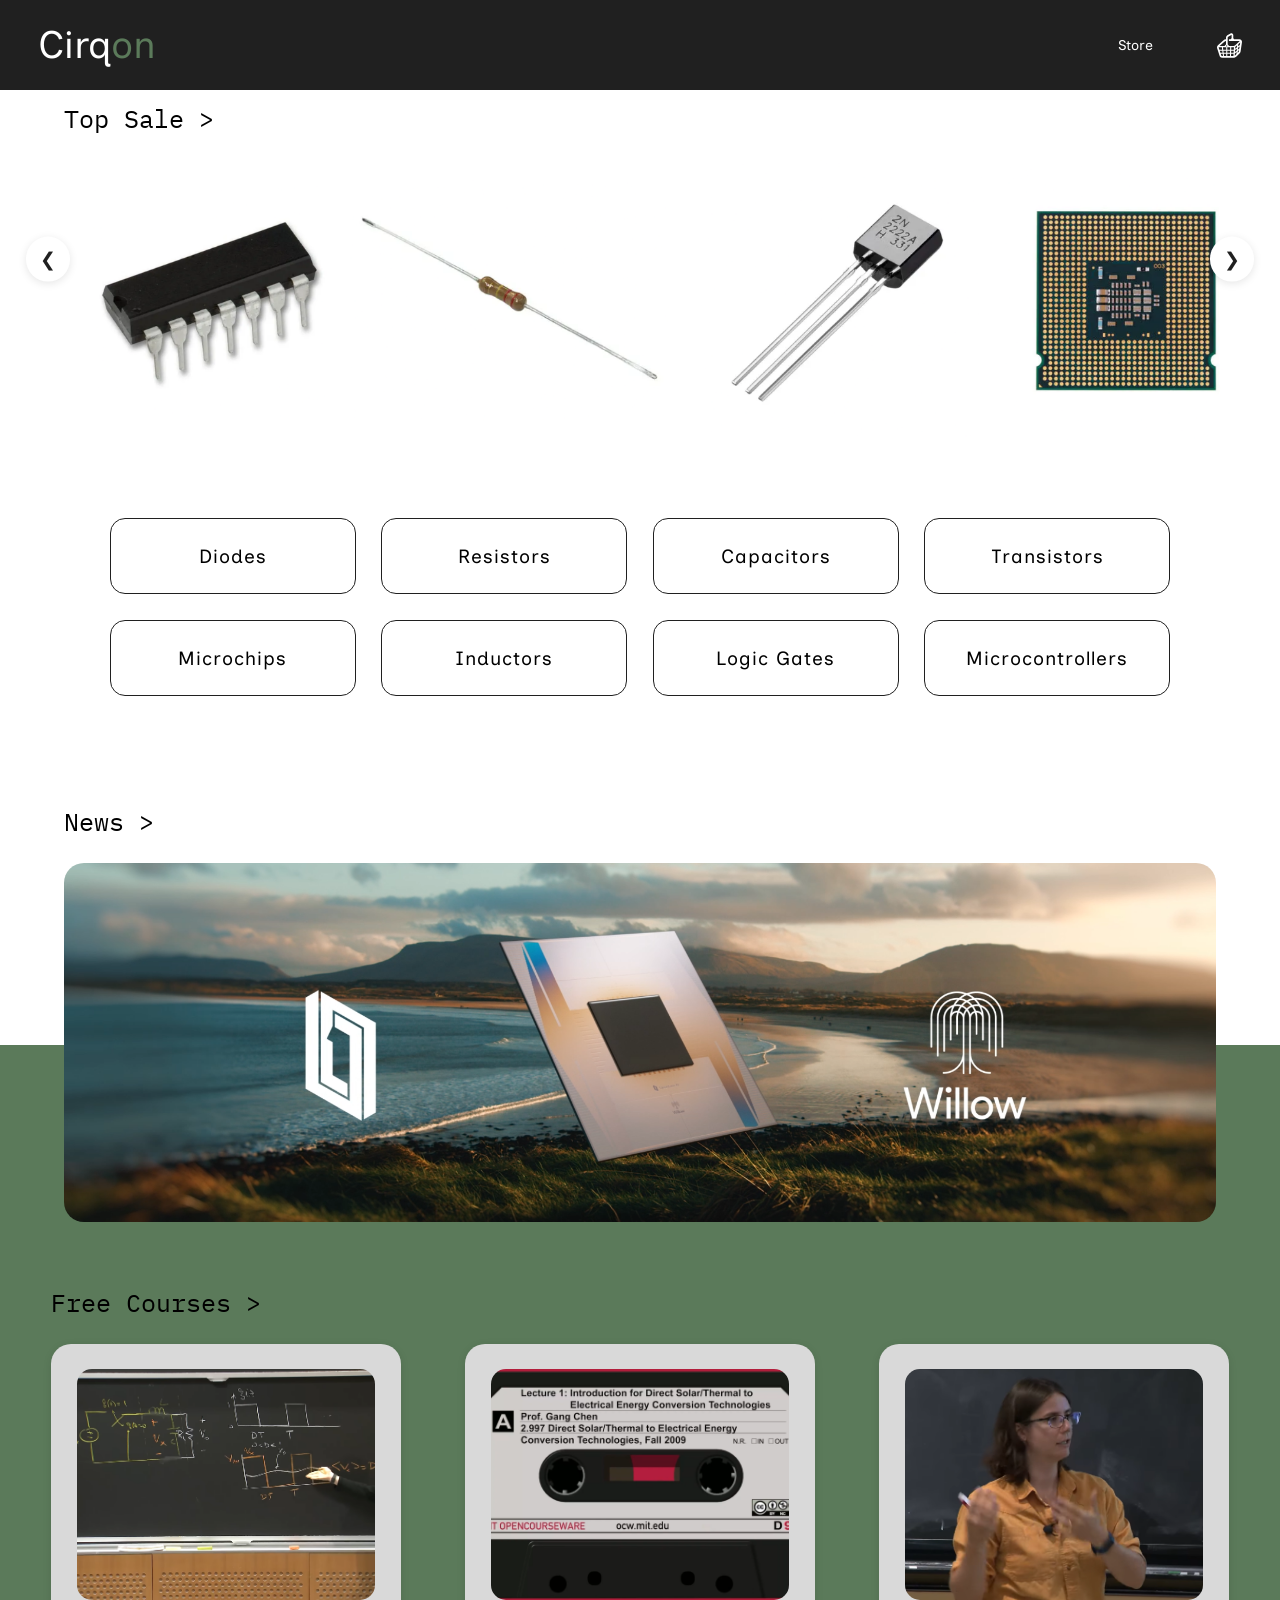
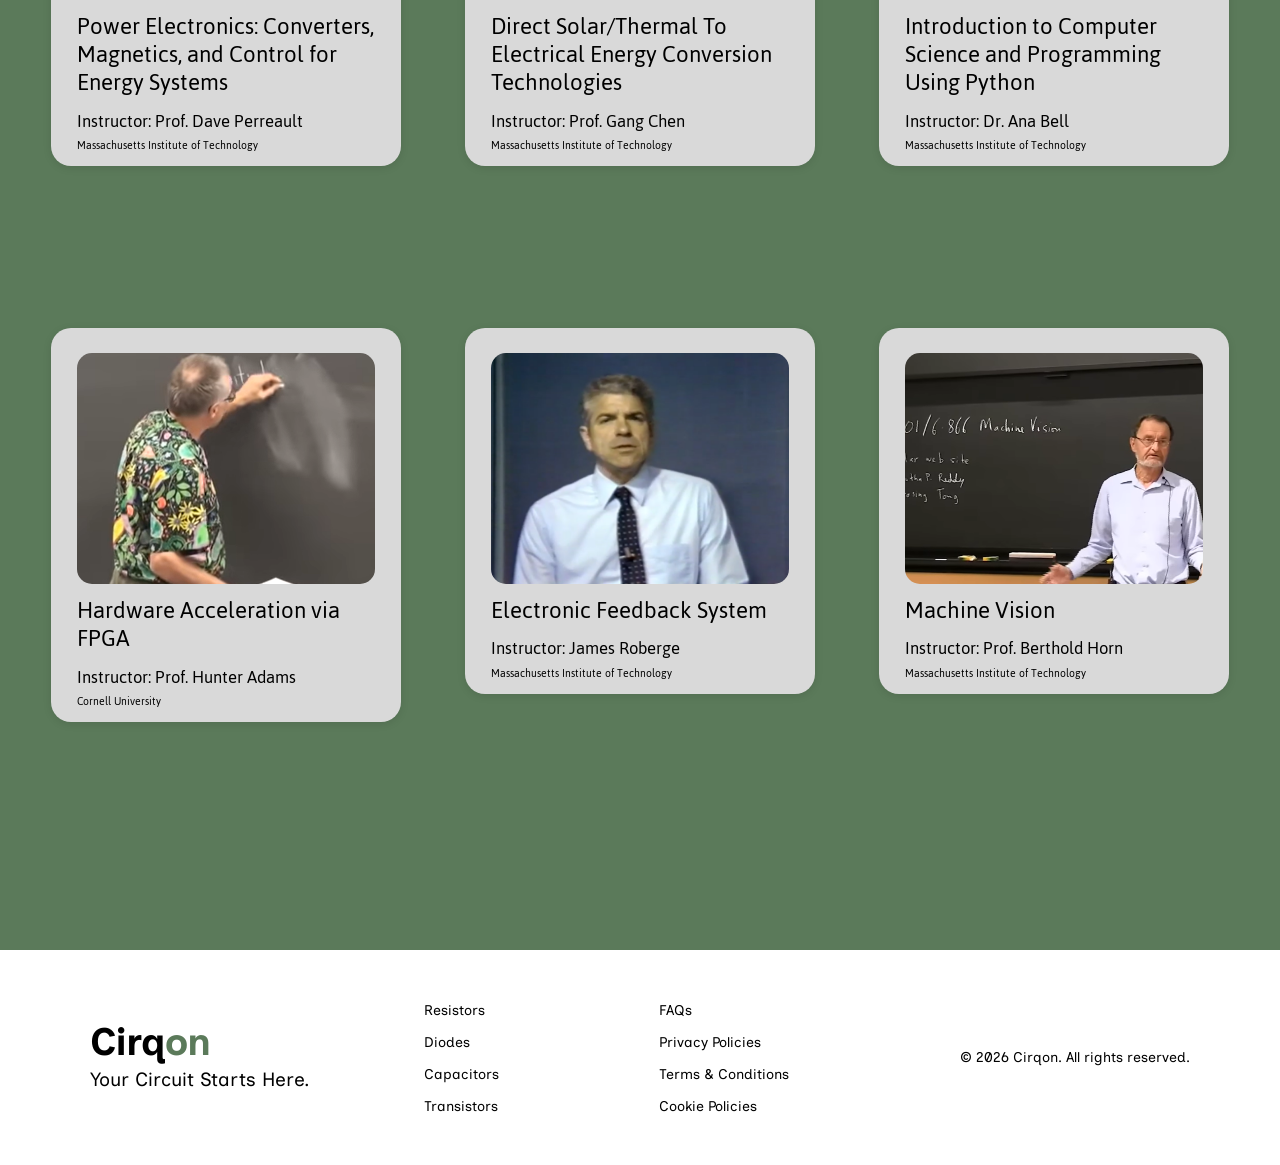
==== pages/dashboard-page.html @ 01a01b20 "first commit" ====
<!DOCTYPE html>
<html lang="en">
<head>
    <meta charset="UTF-8">
    <meta name="viewport" content="width=device-width, initial-scale=1.0">
    <link rel="stylesheet" href="../styles/main-style.css">
    <link rel="stylesheet" href="../styles/product-page.css">
    <link rel="stylesheet" href="../styles/store-page.css">
    <link rel="stylesheet" href="../styles/dashboard-page.css">
    <link rel="stylesheet" href="../styles/cart-check-order.css">

    <script src="../scripts/main-script.js" defer></script>
    <script src="../scripts/cirqon-header.js" defer></script>
    <script src="../scripts/product-page.js" defer></script>
    <script src="../scripts/shop.js" defer></script>
    <script src="../scripts/sidebar.js" defer></script>
    <script src="../scripts/footer.js" defer></script>
    <script src="../scripts/example-product.js" defer></script>

    <link rel="icon" type="image/png" href="../img/design/logo.png">
    <title>Cirqon</title>
</head>
<body>
    <div id="cirqon-header-placeholder"></div>
    <div id="cirqon-cart-placeholder"></div>

    <div class="topsale">
        <p>Top Sale ></p>

        <div class="slider">
            <button class="arrow left" onclick="scrollProducts(-1)">&#10094;</button>

            <div class="display" id="productDisplay">
                <img src="../img/design/top-sale.png" alt="Product 1">
            </div>

            <button class="arrow right" onclick="scrollProducts(1)">&#10095;</button>
        </div>
    </div>

    <div class="components">
        <div class="buttons">
            <button onclick="window.location.href='shop-page.html?category=diodes'">Diodes</button>
            <button onclick="window.location.href='shop-page.html?category=resistors'">Resistors</button>
            <button onclick="window.location.href='shop-page.html?category=capacitors'">Capacitors</button>
            <button onclick="window.location.href='shop-page.html?category=transistors'">Transistors</button>
            <button onclick="window.location.href='shop-page.html?category=microchips'">Microchips</button>
            <button onclick="window.location.href='shop-page.html?category=inductors'">Inductors</button>
            <button onclick="window.location.href='shop-page.html?category=logic-gates'">Logic Gates</button>
            <button onclick="window.location.href='shop-page.html?category=microcontrollers'">Microcontrollers</button>
        </div>
    </div>

    <div class="news-section">
        <div class="news">
            <p>News ></p>

            <div class="news-images">
                <a href="https://www.google.com" target="_blank"><img src="../img/design/news (1).png" alt="News-1"></a>
                <a href="https://www.google.com" target="_blank"><img src="../img/design/news (2).png" alt="News-2"></a>
                <a href="https://www.google.com" target="_blank"><img src="../img/design/news (3).png" alt="News-3"></a>
                <a href="https://www.google.com" target="_blank"><img src="../img/design/news (4).png" alt="News-4"></a>
            </div>
        </div>
    </div>


    <div class="lessons">
        <p>Free Courses <span>></span></p>

        <!--I HATE CARDS-->

        <div class="course-grid">
            <div onclick="window.location.href='https://www.google.com'" class="card" id="course1">
                <img src="../img/design/course (1).png" alt="Course 1">
                <h3>Power Electronics: Converters, Magnetics, and Control for Energy Systems</h3>
                <p class="paragraph">This course covers modeling, analysis, design, control, and application of circuits for energy conversion and control.</p>
                <p class="teacher">Instructor: Prof. Dave Perreault</p>
                <p class="school">Massachusetts Institute of Technology</p>
            </div>
            <div class="card" id="course2">
                <img src="../img/design/course (2).png" alt="Course 2">
                <h3>Direct Solar/Thermal To Electrical Energy Conversion Technologies</h3>
                <p class="paragraph">This course introduces principles and technologies for converting heat into electricity via solid-state devices.</p>
                <p class="teacher">Instructor: Prof. Gang Chen</p>
                <p class="school">Massachusetts Institute of Technology</p>
            </div>
            <div class="card" id="course3">
                <img src="../img/design/course (3).png" alt="Course 3">
                <h3>Introduction to Computer Science and Programming Using Python</h3>
                <p class="paragraph">This subject is aimed at students with little to no programming experience. It aims to provide students with an understanding of the role computation can play in solving problems.</p>
                <p class="teacher">Instructor: Dr. Ana Bell</p>
                <p class="school">Massachusetts Institute of Technology</p>
            </div>
            <div class="card" id="course4">
                <img src="../img/design/course (4).png" alt="Course 4">
                <h3>Hardware Acceleration via FPGA</h3>
                <p class="paragraph">This course deals with hardware accelerators and system-on-chip designs using FPGAs.</p>
                <p class="teacher">Instructor: Prof. Hunter Adams</p>
                <p class="school">Cornell University</p>
            </div>
            <div class="card" id="course5">
                <img src="../img/design/course (5).png" alt="Course 5">
                <h3>Electronic Feedback System</h3>
                <p class="paragraph">Feedback control is an important technique that is used in many modern electronic and electromechanical systems. The successful inclusion of this technique improves performance, reliability, and cost effectiveness of many designs.</p>
                <p class="teacher">Instructor: James Roberge</p>
                <p class="school">Massachusetts Institute of Technology</p>
            </div>
            <div class="card" id="course6">
                <img src="../img/design/course (6).png" alt="Course 6">
                <h3>Machine Vision</h3>
                <p class="paragraph">This course is an introduction to the process of generating a symbolic description of the environment from an image. It covers the physics of image formation, image analysis, binary image processing, and filtering.</p>
                <p class="teacher">Instructor: Prof. Berthold Horn</p>
                <p class="school">Massachusetts Institute of Technology</p>
            </div>
        </div>      
    </div>

    <div id="cirqon-footer-placeholder"></div>  
    
</body>
</html>
---- styles/main-style.css ----
/* =====================================
            GOOGLE FONTS
===================================== */
@import url('https://fonts.googleapis.com/css2?family=Inclusive+Sans:wght@400;500;600;700&display=swap');
@import url('https://fonts.googleapis.com/css2?family=Bungee&display=swap');
@import url('https://fonts.googleapis.com/css2?family=Jaldi:wght@400;700&display=swap');
@import url('https://fonts.googleapis.com/css2?family=IBM+Plex+Mono:wght@400;500;600&display=swap');


/* =====================================
           ROOT VARIABLES
===================================== */
:root {

    /* COLORS */
    --primary-color: #202020;
    --secondary-color: #2f2f2f;

    --accent-color: #5b7a5a;
    --accent-dark: #3e523d;
    --accent-darker: #344E41;

    --text-color: #000000;
    --text-light: #ffffff;

    --white: #ffffff;
    --light-gray: #D9D9D9;
    --border-color: #aaaaaa;


    /* FONTS */
    --font-main: 'Inclusive Sans', sans-serif;
    --font-heading: 'Bungee', sans-serif;
    --font-secondary: 'Jaldi', sans-serif;
    --font-mono: 'IBM Plex Mono', monospace;


    /* FLEXIBLE FONT SIZES */
    --text-xs: clamp(10px, 0.7vw, 12px);
    --text-sm: clamp(12px, 0.9vw, 14px);
    --text-md: clamp(14px, 1.1vw, 18px);
    --text-lg: clamp(18px, 1.5vw, 22px);
    --text-xl: clamp(20px, 2vw, 25px);

    --heading-size: clamp(26px, 3vw, 40px);


    /* FLEXIBLE SPACING */
    --spacing-xs: clamp(5px, 0.5vw, 10px);
    --spacing-sm: clamp(10px, 1vw, 20px);
    --spacing-md: clamp(15px, 2vw, 30px);
    --spacing-lg: clamp(25px, 3vw, 50px);
    --spacing-xl: clamp(35px, 5vw, 80px);


    /* CONTAINER WIDTHS */
    --container-width: 90%;
    --content-width: 85%;
    --max-width: 1400px;


    /* HEADER */
    --header-height: clamp(65px, 10vh, 90px);
    --header-padding: clamp(15px, 3vw, 40px);


    /* BORDER RADIUS */
    --radius-sm: 5px;
    --radius-md: 10px;
    --radius-lg: 15px;
    --radius-xl: 20px;


    /* TRANSITIONS */
    --transition-fast: 0.2s ease;
    --transition-normal: 0.3s ease;


    /* SHADOWS */
    --shadow-sm: 0 2px 8px rgba(0, 0, 0, 0.1);
    --shadow-md: 0 4px 12px rgba(0, 0, 0, 0.15);
}


/* =====================================
            GLOBAL STYLES
===================================== */
* {
    box-sizing: border-box;
}

html {
    scroll-behavior: smooth;
    min-height: 100%;
}

body {
    margin: 0;
    padding: 0;

    font-family: var(--font-main);
    color: var(--text-color);
    background-color: var(--white);
    min-height: 100vh;
    min-height: 100dvh;

    display: flex;
    flex-direction: column;

}

/* =====================================
   CIRQON HEADER
===================================== */

.cirqon-header {
    width: 100%;
    min-height: var(--header-height);

    position: fixed;
    top: 0;
    left: 0;
    z-index: 1000;

    display: flex;
    align-items: center;
    justify-content: space-between;

    padding: 0 var(--header-padding);

    background-color: var(--primary-color);
    box-sizing: border-box;
}


/* HEADER TEXT */

.cirqon-header a,
.cirqon-header p,
.store-nav p {
    font-family: var(--font-main);
    font-style: normal;
    text-decoration: none;
    color: var(--white);
}


/* LOGO */

.cirqon-header #logo {
    font-size: clamp(25px, 3vw, 40px);
    line-height: 1;
    white-space: nowrap;

    color: var(--white);
    transition: color var(--transition-fast);
}

.cirqon-header #logo span {
    color: var(--accent-color);
}

.cirqon-header #logo:hover {
    color: var(--accent-color);
}

.cirqon-header #logo:hover span {
    color: var(--white);
}


/* RIGHT SIDE NAVIGATION */

.cirqon-header .right-side {
    display: flex;
    align-items: center;
    gap: var(--spacing-xl);
}


/* STORE LINK */

.cirqon-header #store {
    padding-top: 3px;

    font-size: var(--text-md);
    line-height: 1;

    flex-shrink: 0;
    transition: color var(--transition-fast);
}

.cirqon-header #store:hover {
    color: var(--accent-color);
}

#store.disabled {
    opacity: 0;
    pointer-events: none;
    cursor: default;
}

#cart-btn.disabled {
    opacity: 0;
    pointer-events: none;
    cursor: default;
}

#left-store.disabled {
    opacity: 0;
    pointer-events: none;
    cursor: default;
}

/* CART CONTAINER */

#cart-container {
    width: 25px;
    height: 25px;

    display: flex;
    align-items: center;
    justify-content: center;

    flex-shrink: 0;
}


/* CART BUTTON */

.cart {
    display: inline-flex;
    align-items: center;
    justify-content: center;

    color: var(--white);

    background: none;
    border: none;
    padding: 0;

    cursor: pointer;
    transition: color var(--transition-fast);
}

.cart svg {
    width: clamp(20px, 2vw, 25px);
    height: clamp(20px, 2vw, 25px);
    display: block;
}

.cart:hover {
    color: var(--accent-color);
}




/* =====================================
             CART OVERLAY
===================================== */

.overlay {
    position: fixed;
    inset: 0;
    background: rgba(0, 0, 0, 0.5);

    opacity: 0;
    visibility: hidden;

    transition:
        opacity var(--transition-normal),
        visibility var(--transition-normal);

    z-index: 999;
}

.overlay.active {
    opacity: 1;
    visibility: visible;
}


/* =====================================
             CART SIDEBAR
===================================== */

.sidebar {
    font-family: var(--font-main);

    position: fixed;
    top: 0;
    right: 0;

    width: min(100%, 480px);
    height: 95vh;
    height: 95dvh;

    display: flex;
    flex-direction: column;

    background: var(--white);
    color: var(--secondary-color);

    padding: clamp(15px, 2vw, 25px);
    box-sizing: border-box;

    border-radius: var(--radius-md);

    transform: translateX(100%);
    transition: transform var(--transition-normal);

    z-index: 1000;
    overflow: hidden;
}

.sidebar.active {
    transform: translateX(0);
}


/* =====================================
           SIDEBAR HEADER
===================================== */

.sidebar-header {
    display: flex;
    flex-direction: row;
    justify-content: space-between;
    align-items: center;
    gap: var(--spacing-sm);

    flex-shrink: 0;
}

.sidebar-header h2 {
    margin: 0;
    margin-top: clamp(20px, 4vh, 50px);
    margin-left: var(--spacing-xs);

    font-size: var(--text-lg);
}


/* =====================================
           SIDEBAR CONTENT
===================================== */

.sidebar-content {
    flex: 0 1 auto;
    min-height: 0;

    overflow-y: auto;
    overflow-x: hidden;
}

.sidebar-content p {
    
    margin-left: var(--spacing-xs);
}

/* CART ITEMS CONTAINER */

#cart-items {
    display: flex;
    flex-direction: column;
    gap: var(--spacing-sm);

    padding: var(--spacing-sm);
}


/* =====================================
             CART ITEM
===================================== */

.cart-item-shop {
    display: flex;
    align-items: center;
    gap: var(--spacing-sm);

    padding: var(--spacing-sm);

    background: var(--secondary-color);
    border-radius: var(--radius-md);

    color: var(--white);
}

.cart-item-checkbox {
    width: 17px;
    height: 17px;

    accent-color: var(--accent-color);
    cursor: pointer;
    flex-shrink: 0;

    margin: 0;
    transition: transform var(--transition-fast);
}

.cart-item-shop img {
    width: clamp(45px, 6vw, 65px);
    height: clamp(45px, 6vw, 65px);

    object-fit: contain;
    border-radius: var(--radius-sm);

    flex-shrink: 0;
}

.cart-item-details {
    flex: 1;
    min-width: 0;
}

.cart-item-details p {
    margin: 4px 0;
    overflow-wrap: anywhere;
}

.cart-item-price {
    color: #9bb899;
}


/* =====================================
          QUANTITY CONTROLS
===================================== */

.quantity-control-shop {
    display: flex;
    align-items: center;
    gap: var(--spacing-xs);

    margin-top: var(--spacing-xs);
}

/* MINUS AND PLUS BUTTONS */

.quantity-control-shop button {
    width: 26px;
    height: 26px;

    display: flex;
    align-items: center;
    justify-content: center;

    background: var(--secondary-color);
    color: var(--white);

    border: 1px solid #555;
    border-radius: var(--radius-sm);

    font-size: var(--text-md);
    cursor: pointer;

    transition:
        background var(--transition-fast),
        border-color var(--transition-fast);
}

.quantity-control-shop button:hover {
    background: var(--accent-color);
    border-color: var(--accent-color);
}


/* QUANTITY INPUT */

.quantity-input {
    width: 350px;
    height: 26px;

    box-sizing: border-box;

    background: #333;
    color: var(--white);

    border: 1px solid #555;
    border-radius: var(--radius-sm);

    text-align: center;
    font-family: inherit;
    font-size: var(--text-xs);

    outline: none;
}

.quantity-input:focus {
    border-color: var(--accent-color);
}

/* REMOVE NUMBER INPUT ARROWS */

.quantity-input::-webkit-inner-spin-button,
.quantity-input::-webkit-outer-spin-button {
    -webkit-appearance: none;
    margin: 0;
}

.quantity-input {
    appearance: textfield;
    -moz-appearance: textfield;
}


/* =====================================
           CART SUBTOTAL
===================================== */

.cart-item-subtotal {
    padding-top: var(--spacing-xs);
}


/* =====================================
         CART ACTION BUTTONS
===================================== */

.remove-item-shop,
.to-checkout {
    display: flex;
    justify-content: center;
    align-items: center;

    background: transparent;
    border: none;
    cursor: pointer;
}

.remove-item-shop {
    width: 40px;
    height: 40px;
    flex-shrink: 0;
}

.remove-item-shop img {
    width: 25px;
    height: 25px;

    filter: brightness(0) invert(1);
}


/* =====================================
        SIDEBAR BOTTOM SECTION
===================================== */

.bottom-part {
    flex-shrink: 0;
    padding-top: var(--spacing-sm);
    background: var(--white);

}

#cart-total {
    padding: var(--spacing-sm);

    color: var(--secondary-color);
    border-top: 1px solid var(--border-color);
}

.to-checkout {
    width: 100%;
    min-height: 42px;

    gap: var(--spacing-xs);

    margin: 0;
    padding: var(--spacing-xs) var(--spacing-sm);

    color: var(--white);
    background: var(--secondary-color);

    border-radius: var(--radius-md);

    font-family: inherit;
    font-size: var(--text-sm);

    transition: background var(--transition-fast);
}

.to-checkout:hover {
    background: var(--accent-dark);
}

.to-checkout img {
    width: 25px;
    height: 25px;

    object-fit: contain;
    filter: brightness(0) invert(1);
}


/* =====================================
      CART CLOSE BUTTON POSITION
===================================== */

#close-cart-container {
    display: flex;
    align-items: center;
    flex-shrink: 0;
}

#close-cart-container .cart {
    color: var(--primary-color);

    margin-top: var(--spacing-sm);
    margin-right: var(--spacing-sm);

    cursor: pointer;
}

#close-cart-container .cart:hover {
    color: var(--accent-color);
}

/* =====================================
FOOTER
===================================== */
.footer {
    margin-top: auto;

    width: 100%;
    box-sizing: border-box;

    font-family: var(--font-main);

    padding: clamp(25px, 4vw, 50px) clamp(20px, 7vw, 100px);

    display: grid;
    grid-template-columns: 1.5fr 1fr 1fr 1.5fr;

    align-items: center;
    gap: clamp(20px, 3vw, 40px);
}


/* =====================================
FOOTER BRAND
===================================== */

.footer #logo {
    font-family: var(--font-main);
    font-style: normal;

    font-size: clamp(25px, 3vw, 40px);
    line-height: 1;

    margin: 0;
    white-space: nowrap;
}

.footer #logo span {
    color: var(--accent-color);
}

.footer .tagline {
    margin: var(--spacing-xs) 0 0;
    font-size: var(--text-lg);
}


/* =====================================
            FOOTER LINKS
===================================== */

.footer-links {
    list-style: none;

    margin: 0;
    padding: 0;

    display: flex;
    flex-direction: column;

    gap: var(--spacing-sm);
}

.footer-links a {
    color: var(--text-color);
    text-decoration: none;

    font-size: var(--text-md);

    transition: color var(--transition-fast);
}

.footer-links a:hover {
    color: var(--accent-color);
    text-decoration: underline;
}


/* =====================================
          FOOTER COPYRIGHT
===================================== */

.footer .copyright {
    margin: 0;

    text-align: right;
    font-size: var(--text-md);
}

.transparent {
    opacity: 0;
    pointer-events: none;
}



/* ========================================
   RESPONSIVE STYLES
   ======================================== */

/* ========================================
   1200px - SMALL DESKTOP / LAPTOP
   ======================================== */

@media (max-width: 1200px) {

    /* HEADER */
    .cirqon-header {
        padding: 0 var(--spacing-lg);
    }

    .cirqon-header .right-side {
        gap: var(--spacing-lg);
    }

    /* SIDEBAR */
    .sidebar {
        width: min(100%, 430px);
    }

    .quantity-input {
        width: min(100%, 180px);
    }

    /* FOOTER */
    .footer {
        grid-template-columns: repeat(2, minmax(0, 1fr));
        gap: var(--spacing-lg);
        padding: var(--spacing-lg) var(--spacing-xl);
    }

    .footer .copyright {
        text-align: left;
    }
}


/* ========================================
   900px - TABLET
   ======================================== */

@media (max-width: 900px) {

    /* HEADER */
    .cirqon-header {
        padding: 0 var(--spacing-md);
    }

    .cirqon-header .right-side {
        gap: var(--spacing-xl);
    }

    .cirqon-header #logo {
        font-size: var(--text-xl);
    }

    /* SIDEBAR */
    .sidebar {
        width: min(100%, 420px);
        height: 100vh;
        height: 100dvh;
        border-radius: 0;
    }

    .sidebar-header h2 {
        margin-top: var(--spacing-lg);
    }

    #close-cart-container .cart {
        margin-top: 10px;
        margin-right: var(--spacing-sm);
    }

    .cart-item-shop {
        gap: var(--spacing-xs);
    }

    .quantity-input {
        width: min(100%, 150px);
    }

    /* FOOTER */
    .footer {
        padding: var(--spacing-lg) var(--spacing-md);
        gap: var(--spacing-md);
    }

    .footer #logo {
        font-size: var(--text-xl);
    }

    .footer .tagline {
        font-size: var(--text-sm);
    }

    .footer-links {
        gap: var(--spacing-xs);
    }

    .footer-links a,
    .footer .copyright {
        font-size: var(--text-sm);
    }

    .footer .copyright {
        text-align: left;
    }
}


/* ========================================
   600px - MOBILE
   ======================================== */

@media (max-width: 600px) {

    /* HEADER */
    .cirqon-header {
        padding: 0 var(--spacing-sm);
    }

    .cirqon-header #logo {
        font-size: var(--text-xl);
    }

    .cirqon-header .right-side {
        gap: var(--spacing-xl);
    }

    .cirqon-header #store {
        font-size: var(--text-sm);
    }

    /* SIDEBAR */
    .sidebar {
        width: 100%;
        height: 100vh;
        height: 100dvh;
        padding: var(--spacing-md);
    }

    .sidebar-header {
        gap: var(--spacing-xs);
    }

    .sidebar-header h2 {
        font-size: var(--text-md);
        margin-top: var(--spacing-md);
    }

    #close-cart-container .cart {
        margin-top: 10px;
        margin-right: var(--spacing-sm);
    }

    #cart-items {
        padding: var(--spacing-xs);
    }

    .cart-item-shop {
        gap: var(--spacing-xs);
        padding: var(--spacing-xs);
    }

    .cart-item-shop img {
        width: 45px;
        height: 45px;
    }

    .cart-item-details p {
        font-size: var(--text-xs);
    }

    .quantity-control-shop {
        gap: 5px;
    }

    .quantity-control-shop button {
        width: 24px;
        height: 24px;
    }

    .quantity-input {
        width: min(100%, 120px);
    }

    .remove-item-shop {
        width: 32px;
        height: 32px;
    }

    .remove-item-shop img {
        width: 20px;
        height: 20px;
    }

    .to-checkout {
        min-height: 40px;
        font-size: var(--text-xs);
    }

    /* FOOTER */
    .footer {
        grid-template-columns: repeat(2, minmax(0, 1fr));
        padding: var(--spacing-lg) var(--spacing-md);
        gap: var(--spacing-md);
    }

    .footer #logo {
        font-size: var(--text-xl);
    }

    .footer .tagline {
        font-size: var(--text-sm);
    }

    .footer-links {
        gap: var(--spacing-xs);
    }

    .footer-links a,
    .footer .copyright {
        font-size: var(--text-sm);
    }

    .footer .copyright {
        text-align: left;
    }
}


/* ========================================
   380px - SMALL MOBILE
   ======================================== */

@media (max-width: 380px) {

    /* HEADER */
    .cirqon-header {
        padding: 0 var(--spacing-xs);
    }

    .cirqon-header #logo {
        font-size: var(--text-lg);
    }

    .cirqon-header .right-side {
        gap: var(--spacing-lg);
    }

    .cirqon-header #store {
        font-size: var(--text-sm);
    }

    #cart-container {
        margin-right: var(--spacing-sm);
        width: 22px;
        height: 22px;
    }

    .cart svg {
        width: 20px;
        height: 20px;
    }

    /* SIDEBAR */
    .sidebar {
        width: 100%;
        padding: var(--spacing-sm);
    }

    .sidebar-header h2 {
        font-size: var(--text-sm);
    }

    #cart-items {
        padding: 0;
        gap: var(--spacing-xs);
    }

    .cart-item-shop {
        gap: 5px;
        padding: var(--spacing-xs);
    }

    .cart-item-shop img {
        width: 38px;
        height: 38px;
    }

    .cart-item-details p {
        font-size: var(--text-xs);
    }

    .quantity-control-shop button {
        width: 22px;
        height: 22px;
    }

    .quantity-input {
        width: min(100%, 90px);
    }

    .remove-item-shop {
        width: 28px;
        height: 28px;
    }

    .remove-item-shop img {
        width: 18px;
        height: 18px;
    }

    .bottom-part {
        padding-top: var(--spacing-xs);
    }

    #cart-total {
        padding: var(--spacing-xs);
        font-size: var(--text-sm);
    }

    .to-checkout {
        min-height: 36px;
        padding: var(--spacing-xs);
    }

    .to-checkout img {
        width: 20px;
        height: 20px;
    }

    /* FOOTER */
    .footer {
        grid-template-columns: 1fr;
        gap: var(--spacing-md);
        padding: var(--spacing-md) var(--spacing-sm);
    }

    .footer #logo {
        font-size: var(--text-xl);
    }

    .footer .tagline {
        font-size: var(--text-sm);
    }

    .footer-links a,
    .footer .copyright {
        font-size: var(--text-xs);
    }

    .footer .copyright {
        text-align: left;
    }
}
---- styles/product-page.css ----
/* =====================================
STORE NAVIGATION
===================================== */

.store-nav {
    display: flex;
    align-items: center;
    padding: var(--spacing-md) var(--header-padding);
    margin-top: var(--header-height);
}

.back-btn {
    display: inline-flex;
    align-items: center;
    justify-content: center;

    width: clamp(35px, 3.5vw, 42px);
    height: clamp(35px, 3.5vw, 42px);

    font-size: var(--text-xl);
    color: var(--secondary-color);
    background: var(--white);

    text-decoration: none;

    border: 1px solid var(--border-color);
    border-radius: 50%;
    box-sizing: border-box;

    transition:
        color var(--transition-normal),
        background var(--transition-normal),
        border-color var(--transition-normal);
}

.back-btn:hover {
    color: var(--white);
    background: var(--accent-color);
    border-color: var(--accent-color);
}


/* =====================================
PRODUCT PAGE LAYOUT
===================================== */

.product-page {
    font-family: var(--font-main);

    width: calc(100% - var(--spacing-md) - var(--spacing-md));
    max-width: var(--max-width);

    margin: 0 auto var(--spacing-lg);

    display: grid;
    grid-template-columns: minmax(0, 2fr) minmax(230px, 0.9fr);

    gap: var(--spacing-sm);
    align-items: start;
}

.product-main,
.purchase-panel {
    border: 1px solid var(--border-color);
    border-radius: var(--radius-md);

    padding: clamp(12px, 1.5vw, 20px);

    min-width: 0;
}

.search-bar-display.disabled {
    display: none;
}


/* =====================================
PRODUCT OVERVIEW
===================================== */

.product-overview {
    display: grid;
    grid-template-columns: minmax(0, 0.8fr) minmax(0, 1.2fr);

    align-items: center;
    gap: var(--spacing-sm);

    min-height: 175px;
}

.product-image {
    display: flex;
    align-items: center;
    justify-content: center;

    min-width: 0;
}

.product-image img {
    display: block;

    width: 100%;
    max-width: 230px;
    height: clamp(140px, 18vw, 200px);

    object-fit: contain;

    border: 1px solid var(--border-color);
    border-radius: var(--radius-lg);
}

.product-info {
    min-width: 0;
}


/* =====================================
PART NUMBER AND COPY BUTTON
===================================== */

.part-number {
    display: flex;
    align-items: center;
    justify-content: space-between;

    gap: var(--spacing-xs);
    margin-bottom: var(--spacing-md);
}

.part-number h2 {
    min-width: 0;

    font-size: var(--text-md);
    font-weight: 400;

    border: 2px solid var(--accent-color);
    border-radius: var(--radius-md);

    padding: var(--spacing-xs);
    margin: 0;

    overflow-wrap: anywhere;
}

.copy-btn {
    display: inline-flex;
    align-items: center;
    gap: 0;

    flex-shrink: 0;

    background: transparent;
    border: none;

    cursor: pointer;
    font-family: inherit;
    font-size: var(--text-xs);
    white-space: nowrap;
}

.copy-btn img {
    width: 20px;
    height: 20px;
    object-fit: contain;
}

.copy-text {
    max-width: 0;
    opacity: 0;
    overflow: hidden;

    margin-right: 0;
    padding: var(--spacing-xs);

    border: 1px solid var(--border-color);
    border-radius: var(--radius-md);

    color: var(--accent-color);

    transition:
        max-width var(--transition-normal),
        opacity var(--transition-normal),
        margin-right var(--transition-normal);
}

.copy-btn.copied .copy-text {
    max-width: 120px;
    opacity: 1;
    margin-right: var(--spacing-xs);
}


/* =====================================
PRODUCT INFORMATION
===================================== */

.product-info p {
    font-size: var(--text-xs);
    line-height: 1.5;
    margin: var(--spacing-xs) 0;
}

.product-info a {
    color: var(--accent-dark);
    text-decoration: none;
}

.product-info a:hover {
    text-decoration: underline;
}


/* =====================================
PRODUCT ATTRIBUTES
===================================== */

.attributes {
    border: 1px solid var(--border-color);
    border-radius: var(--radius-md);

    padding: var(--spacing-sm) var(--spacing-md);
    margin-top: var(--spacing-sm);
}

.attributes h2 {
    font-size: var(--text-md);
    font-weight: 400;

    display: flex;
    align-items: center;
    gap: var(--spacing-xs);

    margin: 0 0 var(--spacing-sm);
}

.attribute-icon img {
    margin-top: 5px;
    height: 20px;
}

.attributes-table {
    width: 100%;

    border-collapse: collapse;
    table-layout: fixed;
}

.attributes-table tr {
    border-top: 1px solid var(--border-color);
}

.attributes-table th,
.attributes-table td {
    padding: var(--spacing-xs);
    font-size: var(--text-xs);
    line-height: 1.5;

    overflow-wrap: anywhere;
}

.attributes-table th {
    width: 39%;

    text-align: right;
    font-weight: 400;

    border-right: 1px solid var(--border-color);
    vertical-align: middle;
}

.attributes-table td {
    text-align: left;
    padding-left: var(--spacing-sm);
}


/* =====================================
PURCHASE PANEL
===================================== */

.purchase-panel {
    padding: var(--spacing-md);
    min-width: 0;
}

.stock {
    margin: 2px 0 var(--spacing-md);
    font-size: var(--text-sm);
}

.purchase-panel label {
    display: block;
    font-size: var(--text-xs);
    margin-bottom: var(--spacing-xs);
}


/* =====================================
PURCHASE QUANTITY
===================================== */

.purchase-panel .purchase-control-shop {
    display: flex;
    align-items: center;
    gap: var(--spacing-xs);
}

.purchase-panel .purchase-control-shop input {
    width: 75%;
    min-width: 0;

    padding: var(--spacing-xs);

    border: 1px solid var(--border-color);
    box-sizing: border-box;
}

/* Quantity controls */

.purchase-control {
    display: flex;
    align-items: center;
    justify-content: center;
    gap: var(--spacing-xs);
}

.purchase-control button {
    width: 25px;
    height: 32px;

    border: none;
    background: transparent;
    color: var(--accent-dark);

    font-family: inherit;
    font-size: var(--text-md);

    cursor: pointer;
    border-radius: var(--radius-sm);
}

.purchase-control button:hover {
    color: var(--white);
    background: var(--accent-dark);
}

.purchase-control input {
    width: 82%;
    max-width: 100%;
    min-width: 0;

    height: 32px;
    padding: 0;

    border: 1px solid var(--border-color);
    border-radius: var(--radius-md);

    text-align: center;
    font-family: inherit;
    font-size: var(--text-sm);
    font-weight: 600;

    appearance: textfield;
    -moz-appearance: textfield;
    outline: none;
}

.purchase-control input::-webkit-inner-spin-button,
.purchase-control input::-webkit-outer-spin-button {
    -webkit-appearance: none;
    margin: 0;
}

.purchase-control input:focus {
    border-color: var(--accent-color);
}


/* =====================================
PRICE
===================================== */

.price {
    text-align: right;

    margin: var(--spacing-sm) 0 var(--spacing-md);
    font-size: var(--text-sm);
}


/* =====================================
PURCHASE BUTTONS
===================================== */

.purchase-buttons {
    display: flex;
    gap: var(--spacing-xs);
}

.purchase-buttons button {
    flex: 1;
    min-width: 0;

    padding: var(--spacing-xs);

    border-radius: var(--radius-sm);
    cursor: pointer;

    font-family: inherit;
    font-size: var(--text-xs);
}


/* =====================================
ADD TO CART AND BUY BUTTONS
===================================== */

.purchase-buttons .cart-btn,
.purchase-buttons .buy-btn {
    display: flex;
    justify-content: center;
    align-items: center;
    gap: var(--spacing-xs);

    position: relative;
    overflow: hidden;
    isolation: isolate;

    background: var(--white);
    border: 1px solid var(--border-color);

    cursor: pointer;

    transition:
        color var(--transition-normal),
        border-color var(--transition-normal);
}

/* ADD TO CART ANIMATION */

.purchase-buttons .cart-btn::before {
    content: "";

    position: absolute;
    inset: 0;

    background: var(--accent-color);

    transform: scaleX(0);
    transform-origin: left;

    transition: transform 0.35s ease;
    z-index: -1;
}

.purchase-buttons .cart-btn.clicked::before {
    transform: scaleX(1);
}

.purchase-buttons .cart-btn.clicked {
    color: var(--white);
    border-color: var(--accent-color);
}

/* BUY BUTTON */

.purchase-buttons .buy-btn {
    color: var(--white);
    background: var(--accent-color);
    border-color: var(--accent-color);
}

/* BUTTON ICONS */

.purchase-buttons .cart-btn img,
.purchase-buttons .buy-btn img {
    width: 16px;
    height: 16px;

    object-fit: contain;
    display: block;

    position: relative;

    transition: filter var(--transition-normal);
}

.purchase-buttons .buy-btn img {
    height: 10px;
}

.purchase-buttons .cart-btn.clicked img {
    filter: brightness(0) invert(1);
}

/* BUTTON TEXT */

.purchase-buttons .cart-btn span {
    transition:
        opacity 0.25s ease,
        width 0.25s ease;

    white-space: nowrap;
}

.purchase-buttons .cart-btn.clicked span {
    opacity: 0;
    width: 0;
    overflow: hidden;
}

.purchase-buttons button:hover {
    opacity: 0.85;
}


/* =====================================
   RESPONSIVE: LAPTOP
   1200px
===================================== */

@media (max-width: 1200px) {

    .product-page {
        grid-template-columns: minmax(0, 1.7fr) minmax(220px, 0.9fr);
        gap: var(--spacing-sm);
    }

    .product-overview {
        grid-template-columns: minmax(0, 0.75fr) minmax(0, 1.25fr);
    }

    .product-main,
    .purchase-panel {
        padding: var(--spacing-sm);
    }

    .part-number {
        gap: var(--spacing-xs);
    }

}


/* =====================================
RESPONSIVE: TABLET
900px
===================================== */

@media (max-width: 900px) {

    .store-nav {
        padding: var(--spacing-sm) var(--spacing-md);
    }

    .product-page {
        grid-template-columns: minmax(0, 1fr) minmax(200px, 0.75fr);
        gap: var(--spacing-xs);
    }

    .product-overview {
        grid-template-columns: 1fr;
        gap: var(--spacing-sm);
    }

    .product-image img {
        max-width: 200px;
        height: 160px;
    }

    .product-info {
        width: 100%;
    }

    .part-number {
        margin-bottom: var(--spacing-sm);
    }

    .purchase-panel {
        padding: var(--spacing-sm);
    }

    .purchase-buttons {
        flex-wrap: wrap;
    }

    .purchase-buttons button {
        min-width: 100%;
    }

}


/* =====================================
RESPONSIVE: MOBILE
600px
===================================== */

@media (max-width: 600px) {

    .store-nav {
        padding: var(--spacing-sm) var(--spacing-md);
    }

    .product-page {
        width: calc(100% - var(--spacing-sm) - var(--spacing-sm));

        grid-template-columns: minmax(0, 1fr);
        gap: var(--spacing-sm);

        margin-bottom: var(--spacing-lg);
    }

    .product-main,
    .purchase-panel {
        padding: var(--spacing-sm);
        border-radius: var(--radius-md);
    }

    .product-overview {
        grid-template-columns: minmax(0, 0.8fr) minmax(0, 1.2fr);
        gap: var(--spacing-sm);
        min-height: auto;
    }

    .product-image img {
        width: 100%;
        max-width: 180px;
        height: clamp(120px, 25vw, 160px);
    }

    .product-info p {
        font-size: var(--text-xs);
    }

    .part-number {
        gap: var(--spacing-xs);
    }

    .part-number h2 {
        font-size: var(--text-sm);
    }

    .copy-btn img {
        width: 18px;
        height: 18px;
    }

    .attributes {
        padding: var(--spacing-sm);
    }

    .attributes-table th,
    .attributes-table td {
        padding: var(--spacing-xs);
    }

    .attributes-table td {
        padding-left: var(--spacing-xs);
    }

    .purchase-panel {
        width: 100%;
        box-sizing: border-box;
    }

    .purchase-buttons {
        flex-wrap: nowrap;
    }

    .purchase-buttons button {
        min-width: 0;
    }

}


/* =====================================
RESPONSIVE: SMALL MOBILE
380px
===================================== */

@media (max-width: 380px) {

    .store-nav {
        padding: var(--spacing-sm);
    }

    .product-page {
        width: calc(100% - var(--spacing-sm) - var(--spacing-sm));
    }

    .product-main,
    .purchase-panel {
        padding: var(--spacing-xs);
    }

    .product-overview {
        grid-template-columns: 1fr;
        gap: var(--spacing-sm);
    }

    .product-image img {
        width: 100%;
        max-width: 180px;
        height: 140px;
    }

    .product-info p {
        font-size: var(--text-xs);
    }

    .part-number {
        margin-bottom: var(--spacing-sm);
    }

    .part-number h2 {
        font-size: var(--text-sm);
    }

    .copy-text {
        padding: var(--spacing-xs);
    }

    .attributes {
        padding: var(--spacing-xs);
    }

    .attributes h2 {
        font-size: var(--text-sm);
    }

    .attributes-table th,
    .attributes-table td {
        font-size: var(--text-xs);
        padding: var(--spacing-xs);
    }

    .purchase-buttons {
        gap: var(--spacing-xs);
    }

    .purchase-buttons button {
        font-size: var(--text-xs);
        padding: var(--spacing-xs);
    }

    .purchase-control {
        gap: var(--spacing-xs);
    }

}
---- styles/store-page.css ----
/* ==========================================
STORE NAVIGATION
========================================== */

.store-nav {
    display: flex;
    align-items: center;
    padding: var(--spacing-sm) var(--spacing-lg);
    margin-top: var(--header-height);
    gap: var(--spacing-xs);
    flex-wrap: wrap;
}

.back-btn {
    display: inline-flex;
    align-items: center;
    justify-content: center;
    flex-shrink: 0;

    width: 42px;
    height: 42px;

    font-size: var(--text-xl);
    color: var(--secondary-color);
    background: var(--white);
    text-decoration: none;

    border: 1px solid var(--light-gray);
    border-radius: 50%;

    transition: color var(--transition-normal),
                background var(--transition-normal),
                border-color var(--transition-normal);
}

.back-btn:hover {
    color: var(--text-light);
    background: var(--accent-color);
    border-color: var(--accent-color);
}

#shop {
    margin-left: 2%;
    height: 40px;
    width: auto;
    object-fit: contain;
    flex-shrink: 0;
}

.store-nav p {
    color: var(--text-color);
    font-size: var(--text-xl);
    margin-left: 1%;
}

.store-nav-right {
    display: flex;
    align-items: center;
    margin-left: auto;
    min-width: 0;
}

.search-bar-display {
    display: flex;
    align-items: center;
    gap: var(--spacing-xs);

    width: clamp(220px, 35vw, 480px);
    height: 50px;
    padding: 0 var(--spacing-sm);
    margin-right: clamp(0px, 5vw, 70px);

    border: 1px solid var(--secondary-color);
    border-radius: var(--radius-md);
    background: var(--white);
    box-sizing: border-box;
}

.search-bar-display input {
    flex: 1;
    min-width: 0;

    border: none;
    outline: none;
    background: transparent;

    font-family: var(--font-main);
    font-size: var(--text-sm);
}

.search-bar-display img {
    display: block;
    width: 20px;
    height: 20px;
    object-fit: contain;
    flex-shrink: 0;
    opacity: 1;
}

.search-bar-display img:hover {
    cursor: pointer;
}

.search-bar-display.disabled {
    display: none;
}


/* ==========================================
CATEGORY BUTTONS
========================================== */

.components .buttons {
    display: grid;
    width: var(--container-width);
    grid-template-columns: repeat(4, minmax(0, 1fr));
    gap: var(--spacing-md);

    margin: 0 auto;
}

.components .buttons button {
    font-family: var(--font-main);
    font-size: var(--text-lg);
    letter-spacing: 1px;

    width: 100%;
    min-width: 0;
    padding: var(--spacing-md);

    cursor: pointer;
    background: var(--white);
    color: var(--text-color);

    border: 1px solid var(--primary-color);
    border-radius: var(--radius-lg);

    transition: background var(--transition-normal),
                color var(--transition-normal);
}

.components .buttons button:hover {
    color: var(--text-light);
    background: var(--accent-color);
}

.components .buttons button.selected {
    color: var(--text-light);
    background: var(--accent-dark);
}

.components .show-more {
    text-align: center;
    margin: var(--spacing-md) 0 var(--spacing-lg);
    font-family: var(--font-main);
    font-size: var(--text-md);
    cursor: pointer;
}


/* ==========================================
STORE DISPLAY
========================================== */

.store-display {
    font-family: var(--font-main);
    width: var(--content-width);
    max-width: var(--max-width);
    margin: var(--spacing-xs) auto var(--spacing-xl);

    border: 1px solid var(--primary-color);
    border-radius: var(--radius-lg);
    overflow: hidden;
}

.store-display hr {
    width: 95%;
    margin: 0 auto;
}


/* ==========================================
SUBCATEGORY NAVIGATION
========================================== */

.displayed-nav {
    display: flex;
    flex-direction: row;
    align-items: center;
    gap: var(--spacing-sm);

    overflow-x: auto;
    padding: var(--spacing-sm) 0;
    width: 95%;
    margin: var(--spacing-sm) auto;

    scrollbar-width: thin;
    scrollbar-color: var(--border-color) transparent;
}

.displayed-nav button {
    font-family: var(--font-main);

    height: 45px;
    width: 190px;
    flex-shrink: 0;

    padding: var(--spacing-xs) var(--spacing-md);
    font-size: var(--text-sm);

    background: var(--white);
    color: var(--primary-color);

    border: 1px solid var(--primary-color);
    border-radius: var(--radius-md);

    cursor: pointer;

    transition: background var(--transition-normal),
                color var(--transition-normal);
}

.displayed-nav button:hover,
.displayed-nav button.selected {
    background: var(--accent-color);
    color: var(--text-light);
}


/* ==========================================
PRODUCT COMPONENT ROW
========================================== */

.component-1 {
    background: var(--light-gray);

    display: flex;
    flex-direction: row;
    align-items: center;
    gap: var(--spacing-xs);

    margin: 2%;
    padding: var(--spacing-sm);

    border-radius: var(--radius-md);
    box-sizing: border-box;
    cursor: pointer;
}

.component-1 .img img,
.component-1 > .img,
.img {
    display: block;

    width: clamp(100px, 15vw, 200px);
    height: clamp(75px, 8vw, 100px);

    object-fit: cover;
    object-position: center;
    border-radius: var(--radius-md);
    flex-shrink: 0;
}

.img {
    background: #606060;
}


/* ==========================================
PRODUCT INFORMATION
========================================== */

.column-1 {
    display: grid;
    grid-template-columns: 30px minmax(0, 1fr);
    grid-template-rows: auto auto;
    column-gap: var(--spacing-sm);
    align-items: center;

    flex: 1;
    min-width: 0;
}

.column-1 a {
    grid-column: 1;
    grid-row: 1 / 3;
}

.column-1 a img {
    width: 30px;
    height: 30px;
    object-fit: contain;
}

.column-1 .component-name {
    grid-column: 2;
    grid-row: 1;

    margin: 0;
    font-weight: bold;
}

.column-1 .manufacturer {
    grid-column: 2;
    grid-row: 2;

    margin: 0;
    font-size: var(--text-sm);
}

.column-2 {
    flex: 1.1;
    min-width: 0;
}

.column-2 p {
    margin: 0;
}

.column-3,
.column-4 {
    flex: 0.7;
    min-width: 0;
}

.column-3 p,
.column-4 p {
    margin: 0;
}

.column-5 {
    display: flex;
    align-items: center;
    justify-content: center;
    flex-shrink: 0;
}

.column-5 button {
    display: flex;
    align-items: center;
    justify-content: center;

    background: transparent;
    border: none;
    padding: var(--spacing-sm);

    cursor: pointer;

    min-width: 60px;
    min-height: 60px;
}

.column-5 img {
    width: 30px;
    height: 30px;
    object-fit: contain;
}

.column-5 .check {
    width: 30px;
    height: 30px;
}


/* ==========================================
   FOOTER
========================================== */

.shop-footer {
    background: #E7E7E7;
}


/* ==========================================
HIDDEN CATEGORY CONTENT
========================================== */

.category-content[hidden],
.diode-type[hidden],
.capacitor-type[hidden],
.transistor-type[hidden],
.microchip-type[hidden],
.inductor-type[hidden],
.logic-type[hidden],
.microcontroller-type[hidden] {
    display: none;
}


/* ==========================================
RESPONSIVE: LAPTOP
========================================== */

@media (max-width: 1200px) {

    .store-nav {
        padding: var(--spacing-sm) var(--spacing-md);
    }

    .search-bar-display {
        margin-right: var(--spacing-sm);
    }

    .components .buttons {
        gap: var(--spacing-sm);
    }

    .store-display {
        width: 90%;
    }

    .component-1 {
        gap: var(--spacing-xs);
    }

}


/* ==========================================
RESPONSIVE: TABLET
========================================== */

@media (max-width: 900px) {

    .store-nav {
        padding: var(--spacing-sm) var(--spacing-md);
    }

    .store-nav-right {
        flex: 1 1 100%;
        margin-left: 0;
        justify-content: flex-end;
    }

    .search-bar-display {
        width: 100%;
        max-width: 480px;
        margin-right: 0;
    }

    .components .buttons {
        grid-template-columns: repeat(2, minmax(0, 1fr));
        gap: var(--spacing-sm);
    }

    .components .buttons button {
        font-size: var(--text-md);
    }

    .store-display {
        width: 95%;
    }

    .component-1 {
        display: grid;
        grid-template-columns: 120px minmax(0, 1fr) minmax(0, 1fr);
        gap: var(--spacing-sm);
    }

    .component-1 .img img,
    .component-1 > .img,
    .img {
        width: 120px;
        height: 90px;
    }

    .column-1 {
        grid-column: 2 / 4;
    }

    .column-2 {
        grid-column: 1 / 3;
    }

    .column-3,
    .column-4 {
        font-size: var(--text-sm);
    }

    .column-5 {
        grid-column: 3;
        justify-content: flex-end;
    }

}


/* ==========================================
RESPONSIVE: MOBILE
========================================== */

@media (max-width: 600px) {

    .store-nav {
        padding: var(--spacing-sm) 5%;
        gap: var(--spacing-xs);
    }

    .back-btn {
        width: 36px;
        height: 36px;
    }

    #shop {
        height: 30px;
        margin-left: 5px;
    }

    .store-nav p {
        font-size: var(--text-lg);
        margin-left: 0;
    }

    .store-nav-right {
        flex: 1 1 100%;
        width: 100%;
    }

    .search-bar-display {
        width: 100%;
        height: 42px;
        max-width: none;
    }

    .components .buttons {
        width: 90%;
        grid-template-columns: repeat(2, minmax(0, 1fr));
        gap: var(--spacing-xs);
    }

    .components .buttons button {
        font-size: var(--text-sm);
        padding: var(--spacing-sm) var(--spacing-xs);
        border-radius: var(--radius-md);
    }

    .components .show-more {
        font-size: var(--text-sm);
        margin: var(--spacing-sm) 0 var(--spacing-lg);
    }

    .store-display {
        width: 95%;
        margin: var(--spacing-xs) auto var(--spacing-lg);
        border-radius: var(--radius-md);
    }

    .displayed-nav {
        width: 92%;
        gap: var(--spacing-xs);
    }

    .displayed-nav button {
        width: 140px;
        height: 40px;
        font-size: var(--text-sm);
        padding: var(--spacing-xs) var(--spacing-sm);
    }


    /* PRODUCT ROW */

    .component-1 {
        display: grid;
        grid-template-columns: 90px minmax(0, 1fr);
        gap: var(--spacing-xs);

        margin: 3%;
        padding: var(--spacing-sm);
    }

    .component-1 .img img,
    .component-1 > .img,
    .img {
        width: 90px;
        height: 80px;
    }

    .column-1 {
        grid-column: 2;
        grid-row: 1;
        column-gap: var(--spacing-xs);
    }

    .column-1 a img {
        width: 24px;
        height: 24px;
    }

    .column-1 .component-name {
        font-size: var(--text-sm);
    }

    .column-1 .manufacturer {
        font-size: var(--text-xs);
    }

    .column-2 {
        grid-column: 1 / 3;
        font-size: var(--text-sm);
    }

    .column-3,
    .column-4 {
        font-size: var(--text-xs);
    }

    .column-5 {
        grid-column: 2;
        grid-row: 2 / 4;
        justify-content: flex-end;
    }

    .column-5 button {
        min-width: 40px;
        min-height: 40px;
        padding: var(--spacing-xs);
    }

    .column-5 img,
    .column-5 .check {
        width: 24px;
        height: 24px;
    }

}


/* ==========================================
RESPONSIVE: SMALL MOBILE
========================================== */

@media (max-width: 380px) {

    .store-nav {
        gap: var(--spacing-xs);
    }

    .components .buttons {
        gap: var(--spacing-xs);
    }

    .components .buttons button {
        font-size: var(--text-xs);
        padding: var(--spacing-sm) var(--spacing-xs);
    }

    .component-1 {
        grid-template-columns: 75px minmax(0, 1fr);
        gap: var(--spacing-xs);
    }

    .component-1 .img img,
    .component-1 > .img,
    .img {
        width: 75px;
        height: 70px;
    }

    .column-1 .component-name {
        font-size: var(--text-xs);
    }

    .column-1 .manufacturer {
        font-size: var(--text-xs);
    }

}
---- styles/dashboard-page.css ----
/* ========================================
TOP SALE & COMPONENTS
======================================== */

.topsale,
.components {
    width: 100%;
    min-height: 300px;
    margin-top: var(--spacing-lg);
    padding: var(--spacing-lg) clamp(20px, 4vw, 58px);
    box-sizing: border-box;
}

.components,
.news,
.lessons {
    margin-top: 0;
    padding-left: clamp(20px, 4vw, 58px);
    padding-right: clamp(20px, 4vw, 58px);
}

.topsale p,
.components p,
.news p,
.lessons p {
    font-family: var(--font-mono);
    font-size: var(--text-xl);
    color: var(--text-color);
}

.topsale p {
    margin-left: var(--spacing-sm);
}

.components p {
    margin-bottom: var(--spacing-lg);
    margin-left: var(--spacing-sm);
}

/* ========================================
TOP SALE CAROUSEL
======================================== */

.topsale {
    position: relative;
}

.topsale .display {
    display: flex;
    flex-direction: row;
    overflow: hidden;
    scroll-behavior: smooth;
}

.topsale .display::-webkit-scrollbar {
    display: none;
}

.topsale .display img {
    height: clamp(180px, 22vw, 290px);
    flex-shrink: 0;
    object-fit: contain;
}

.arrow {
    position: absolute;
    top: 50%;
    transform: translateY(-50%);
    z-index: 10;

    width: clamp(35px, 3.5vw, 45px);
    height: clamp(35px, 3.5vw, 45px);

    border: none;
    border-radius: 50%;
    background: var(--white);
    color: var(--primary-color);
    font-size: var(--text-lg);
    cursor: pointer;

    box-shadow: var(--shadow-sm);
    transition: background var(--transition-normal),
                color var(--transition-normal);
}

.arrow:hover {
    background: var(--accent-color);
    color: var(--white);
}

.arrow.left {
    left: var(--spacing-md);
}

.arrow.right {
    right: var(--spacing-md);
}

/* ========================================
NEWS SECTION
======================================== */

.news-section {
    background: linear-gradient(
        to bottom,
        var(--white) 0 60%,
        var(--accent-color) 60% 100%
    );
}

.news {
    width: var(--container-width);
    max-width: var(--max-width);
    margin: 0 auto;
    overflow: hidden;
    position: relative;
    padding: 0;
}

.news-images {
    display: flex;
    gap: var(--spacing-lg);
    width: 100%;
    animation: slide 16s infinite;
}

.news-images a {
    flex: 0 0 100%;
    min-width: 0;
}

.news-images img {
    display: block;
    width: 100%;
    height: auto;
    object-fit: cover;
    border-radius: var(--radius-xl);
}

/* News animation */

@keyframes slide {
    0%, 20% {
        transform: translateX(0);
    }

    25%, 45% {
        transform: translateX(calc(-100% - var(--spacing-lg)));
    }

    50%, 70% {
        transform: translateX(calc(-200% - var(--spacing-lg) * 2));
    }

    75%, 95% {
        transform: translateX(calc(-300% - var(--spacing-lg) * 3));
    }

    100% {
        transform: translateX(0);
    }
}

/* ========================================
LESSONS SECTION
======================================== */

.lessons {
    background: var(--accent-color);
    padding-top: var(--spacing-lg);
    padding-bottom: var(--spacing-xl);
}

.course-grid {
    display: grid;
    grid-template-columns: repeat(3, minmax(0, 1fr));
    align-items: start;
    gap: clamp(20px, 5vw, 80px);
    margin: 0;
    grid-auto-rows: minmax(520px, auto);
    padding-bottom: var(--spacing-lg);
}

/* ========================================
COURSE CARDS
======================================== */

.card {
    background: var(--light-gray);
    border-radius: var(--radius-xl);
    padding: var(--spacing-md) var(--spacing-md) var(--spacing-sm);

    box-shadow: var(--shadow-sm);

    display: flex;
    flex-direction: column;

    transition: background var(--transition-normal);
}

.card img {
    display: block;
    width: 100%;
    height: clamp(180px, 18vw, 245px);
    object-fit: cover;
    border-radius: var(--radius-lg);
    flex-shrink: 0;
}

.card h3 {
    font-family: var(--font-secondary);
    font-weight: 400;
    font-size: clamp(22px, 2vw, 28px);
    line-height: 1.1;
    margin: var(--spacing-sm) 0 var(--spacing-xs);
}

.card .teacher,
.card .school {
    font-family: var(--font-secondary);
    font-weight: 400;
    font-size: var(--text-lg);
    line-height: 1.2;
    margin: 0 0 var(--spacing-xs);
    color: var(--text-color);
    padding: 0;
}

.card .teacher {
    margin-top: auto;
    padding-top: var(--spacing-xs);
}

.card .school {
    font-size: var(--text-sm);
    margin-bottom: 0;
}

.card .paragraph {
    max-height: 0;
    overflow: hidden;
    opacity: 0;
    margin: 0;
    padding: 0;

    font-family: var(--font-secondary);
    font-size: var(--text-sm);
    color: var(--text-color);

    transition:
        max-height 0.4s ease,
        opacity 0.4s ease,
        margin 0.4s ease;
}

.card:hover {
    cursor: pointer;
}

.card:hover .paragraph {
    max-height: 300px;
    opacity: 1;
    margin-top: var(--spacing-xs);
}

/* Individual course hover colors */

#course1:hover {
    background: var(--accent-darker);
}

#course2:hover {
    background: #497899;
}

#course3:hover {
    background: #246F68;
}

#course4:hover {
    background: #7D7E28;
}

#course5:hover {
    background: #A43232;
}

#course6:hover {
    background: #314D68;
}

.card:hover h3,
.card:hover .paragraph,
.card:hover .teacher,
.card:hover .school {
    color: var(--white);
}

/* ========================================
FOOTER
======================================== */

.footer {
    background: var(--white);
}

/* ========================================
RESPONSIVE DESIGN
======================================== */

/* ========================================
1200px - SMALL DESKTOP / LAPTOP
======================================== */

@media (max-width: 1200px) {

    .topsale,
    .components {
        padding-left: var(--spacing-lg);
        padding-right: var(--spacing-lg);
    }

    .course-grid {
        gap: var(--spacing-lg);
        grid-auto-rows: minmax(480px, auto);
    }

    .card {
        padding: var(--spacing-sm);
    }

    .card img {
        height: 210px;
    }

    .card h3 {
        font-size: var(--text-lg);
    }
}

/* ========================================
   900px - TABLET
======================================== */

@media (max-width: 900px) {

    .topsale,
    .components {
        padding-left: var(--spacing-md);
        padding-right: var(--spacing-md);
    }

    .topsale .display img {
        height: 230px;
    }

    .arrow\.left {
        left: var(--spacing-xs);
    }

    .arrow\.right {
        right: var(--spacing-xs);
    }

    .news {
        width: 95%;
    }

    .news-images {
        gap: var(--spacing-md);
    }

    @keyframes slide {
        0%, 20% {
            transform: translateX(0);
        }

        25%, 45% {
            transform: translateX(calc(-100% - var(--spacing-md)));
        }

        50%, 70% {
            transform: translateX(calc(-200% - var(--spacing-md) * 2));
        }

        75%, 95% {
            transform: translateX(calc(-300% - var(--spacing-md) * 3));
        }

        100% {
            transform: translateX(0);
        }
    }

    .course-grid {
        grid-template-columns: repeat(2, minmax(0, 1fr));
        gap: var(--spacing-md);
        grid-auto-rows: minmax(450px, auto);
    }

    .card img {
        height: 220px;
    }
}

/* ========================================
   600px - MOBILE
======================================== */

@media (max-width: 600px) {

    .topsale,
    .components {
        min-height: auto;
        padding: var(--spacing-md) var(--spacing-sm);
    }

    .topsale p,
    .components p,
    .news p,
    .lessons p {
        font-size: var(--text-lg);
    }

    .topsale p,
    .components p {
        margin-left: var(--spacing-xs);
    }

    .components p {
        margin-bottom: var(--spacing-md);
    }

    .topsale .display img {
        height: 180px;
    }

    .arrow {
        width: 32px;
        height: 32px;
        font-size: var(--text-md);
    }

    .arrow.left {
        left: 0;
    }

    .arrow.right {
        right: 0;
    }

    .news {
        width: 95%;
    }

    .news-images {
        gap: var(--spacing-sm);
    }

    @keyframes slide {
        0%, 20% {
            transform: translateX(0);
        }

        25%, 45% {
            transform: translateX(calc(-100% - var(--spacing-sm)));
        }

        50%, 70% {
            transform: translateX(calc(-200% - var(--spacing-sm) * 2));
        }

        75%, 95% {
            transform: translateX(calc(-300% - var(--spacing-sm) * 3));
        }

        100% {
            transform: translateX(0);
        }
    }

    .lessons {
        padding: var(--spacing-md) var(--spacing-sm);
    }

    .course-grid {
        grid-template-columns: 1fr;
        gap: var(--spacing-md);
        grid-auto-rows: auto;
    }

    .card {
        padding: var(--spacing-md);
    }

    .card img {
        height: clamp(180px, 55vw, 260px);
    }

    .card h3 {
        font-size: var(--text-xl);
    }

    .card .teacher {
        margin-top: var(--spacing-sm);
    }

    .card .paragraph {
        max-height: none;
        opacity: 1;
        margin-top: var(--spacing-xs);
    }
}

/* ========================================
   380px - SMALL MOBILE
======================================== */

@media (max-width: 380px) {

    .topsale,
    .components {
        padding-left: var(--spacing-xs);
        padding-right: var(--spacing-xs);
    }

    .topsale .display img {
        height: 150px;
    }

    .topsale p,
    .components p,
    .news p,
    .lessons p {
        font-size: var(--text-md);
    }

    .arrow {
        width: 28px;
        height: 28px;
        font-size: var(--text-sm);
    }

    .news {
        width: 100%;
    }

    .news-images img {
        border-radius: var(--radius-md);
    }

    .lessons {
        padding-left: var(--spacing-xs);
        padding-right: var(--spacing-xs);
    }

    .card {
        padding: var(--spacing-sm);
    }

    .card img {
        height: 170px;
    }

    .card h3 {
        font-size: var(--text-lg);
    }
}
---- styles/cart-check-order.css ----
:is(.cart-page, .checkout-page, .order-page) {

    /* layout */
    --page-width: min(80%, 1200px);
    --line: var(--border-color);
    --accent-hover: color-mix(in srgb, var(--accent-darker), black 35%);

    /* progress tabs */
    --tab-height: clamp(52px, 7vw, 61px);
    --tab-pad-x: clamp(8px, 2.2vw, 32px);
    --tab-gap: clamp(6px, 1.5vw, 15px);
    --tab-font: clamp(11px, 1.4vw, 20px);
    --tab-icon: clamp(17px, 2vw, 25px);

    /* thumbnails (cart + order complete) */
    --thumb-w: clamp(38px, 6vw, 60px);
    --thumb-h: clamp(35px, 4.4vw, 44px);

    /* cart table */
    --cart-cols: minmax(0, 1.6fr) minmax(65px, 0.95fr) minmax(80px, 1.25fr) minmax(65px, 1fr);
    --row-pad-x: 12px;
    --product-indent: 32px;
    --remove-left: 18px;

    /* quantity control */
    --qty-gap: clamp(2px, 0.8vw, 7px);
    --qty-btn-w: clamp(17px, 2.5vw, 25px);
    --qty-btn-font: clamp(14px, 1.6vw, 17px);
    --qty-input-w: clamp(35px, 6vw, 64px);

    /* summary / payment horizontal padding */
    --summary-pad-x: clamp(15px, 2vw, 29px);

    /* order complete */
    --order-font: 17px;
    --order-cols: 26px var(--thumb-w) minmax(100px, 1fr) minmax(100px, 1fr) 100px 90px;
    --order-gap: 20px;
    --list-width: 90%;
}


/* ========================================
   PAGE WRAPPER
======================================== */

:is(.cart-page, .checkout-page, .order-page) {
    font-family: var(--font-main);
    width: var(--page-width);
    margin: auto auto 3%;
    min-width: 0;
}


/* ========================================
   PROGRESS TABS
======================================== */

:is(.cart-titles, .checkout-titles, .order-titles) {
    margin: auto;
    display: flex;
    justify-content: center;
    align-items: stretch;
    height: var(--tab-height);
    position: relative;
    z-index: 2;
}

:is(.cart-titles, .checkout-titles, .order-titles) > div {
    display: flex;
    align-items: center;
    justify-content: center;
    gap: var(--tab-gap);
    padding: 0 var(--tab-pad-x);
    font-size: var(--tab-font);
    background: var(--white);
    white-space: nowrap;
}

:is(.cart-titles, .checkout-titles, .order-titles) img {
    width: var(--tab-icon);
    height: var(--tab-icon);
    object-fit: contain;
    flex-shrink: 0;
}

.cart-page .cart-window,
.checkout-page .checkout-window,
.order-page .order-window {
    border: 1px solid var(--line);
    border-bottom-color: var(--white);
    border-radius: var(--radius-md) var(--radius-md) 0 0;
    position: relative;
    z-index: 3;
    margin-bottom: -1px;
}

/* inactive tabs */
.cart-page :is(.checkout-window, .order-window),
.checkout-page :is(.cart-window, .order-window),
.order-page :is(.cart-window, .checkout-window) {
    opacity: 0.4;
}


/* ========================================
   CART CONTAINER
======================================== */

.cart-container {
    width: 100%;
    min-height: 413px;
    margin: 0 auto var(--spacing-md);
    padding: clamp(22px, 4vw, 44px) clamp(10px, 2.1%, 30px) var(--spacing-md);
    border: 1px solid var(--line);

    display: grid;
    grid-template-columns: minmax(0, 1.7fr) minmax(0, 1fr);
    align-items: start;
    gap: clamp(15px, 2vw, 20px);
}


/* ---------- Product table ---------- */

.cart-products {
    width: 100%;
    min-width: 0;
}

.cart-table-header,
.cart-item {
    display: grid;
    grid-template-columns: var(--cart-cols);
    align-items: center;
}

.cart-table-header {
    min-height: 42px;
    padding: 0 var(--row-pad-x);
    background: var(--accent-darker);
    color: var(--text-light);
    text-align: center;
    font-size: var(--text-xs);
}

/* starts exactly where the product image starts in each row */
.cart-table-header .product-title {
    text-align: left;
    padding-left: var(--product-indent);
}

.cart-item {
    position: relative;
    min-height: 67px;
    padding: 9px var(--row-pad-x);
    border-top: 2px solid var(--white);
    border-radius: var(--radius-md);
    background: var(--secondary-color);
    color: var(--text-light);
    font-size: var(--text-xs);
}

.cart-product {
    display: flex;
    align-items: center;
    gap: clamp(8px, 1.5vw, 22px);
    padding-left: var(--product-indent);
    min-width: 0;
}

.cart-product img {
    width: var(--thumb-w);
    height: var(--thumb-h);
    object-fit: cover;
    border: 1px solid var(--line);
    border-radius: var(--radius-sm);
    flex-shrink: 0;
}

.cart-product span {
    white-space: nowrap;
}

.product-price,
.product-subtotal {
    text-align: center;
    white-space: nowrap;
}


/* ---------- Remove product ---------- */

.remove-item {
    position: absolute;
    left: var(--remove-left);
    top: 50%;
    transform: translateY(-50%);

    width: 12px;
    height: 12px;
    padding: 0;

    display: flex;
    align-items: center;
    justify-content: center;

    border: 1px solid var(--line);
    border-radius: 50%;
    background: var(--white);
    color: #777;

    font-family: Arial, sans-serif;
    font-size: 11px;
    line-height: 1;
    cursor: pointer;
}


/* ---------- Quantity controls ---------- */

.quantity-control {
    display: flex;
    align-items: center;
    justify-content: center;
    gap: var(--qty-gap);
}

.quantity-control button {
    width: var(--qty-btn-w);
    height: 32px;
    border: none;
    border-radius: var(--radius-sm);
    background: transparent;
    color: var(--text-light);
    font-family: inherit;
    font-size: var(--qty-btn-font);
    cursor: pointer;
}

.quantity-control button:hover {
    background: var(--accent-color);
}

.quantity-control input {
    width: var(--qty-input-w);
    height: 26px;
    padding: 0;

    border: 1px solid var(--line);
    border-radius: var(--radius-sm);
    outline: none;
    text-align: center;
    font-family: inherit;
    font-size: var(--text-sm);
    font-weight: 600;

    appearance: textfield;
    -moz-appearance: textfield;
}

.quantity-control input:focus {
    border-color: var(--accent-color);
}

.quantity-control input::-webkit-inner-spin-button,
.quantity-control input::-webkit-outer-spin-button {
    -webkit-appearance: none;
    margin: 0;
}

.purchase-control button {
    background: var(--accent-color);
}

.purchase-control button:hover {
    background: var(--accent-darker);
}

.purchase-control input {
    width: 82%;
}


/* ========================================
   CART SUMMARY
======================================== */

.cart-summary {
    width: 100%;
    min-width: 0;
    border: 1px solid var(--border-color);
    border-radius: var(--radius-sm);
    overflow: hidden;
}

.summary-header {
    min-height: 42px;
    padding: 0 var(--summary-pad-x);
    display: flex;
    align-items: center;
    border-bottom: 1px solid var(--line);
    font-size: var(--text-sm);
}

.summary-content {
    padding: var(--spacing-md) var(--summary-pad-x) var(--spacing-lg);
}

.summary-subtotal {
    display: flex;
    justify-content: space-between;
    align-items: center;
    gap: 12px;
    margin-bottom: var(--spacing-md);
}

#cart-subtotal,
#cart-total {
    white-space: nowrap;
}

.summary-divider {
    height: 1px;
    margin-top: var(--spacing-md);
    background: var(--border-color);
}

.summary-total {
    display: none;
    justify-content: space-between;
    align-items: center;
    margin-top: 18px;
}


/* ---------- Shipping choices ---------- */

.shipping-section {
    display: grid;
    grid-template-columns: minmax(0, 0.65fr) minmax(0, 1.65fr);
    align-items: center;
    gap: 10px;
}

.shipping-title {
    font-size: var(--text-sm);
}

.shipping-options {
    display: flex;
    flex-direction: column;
    gap: 9px;
}

.shipping-options label {
    display: flex;
    align-items: center;
    gap: 8px;
    white-space: nowrap;
    font-size: var(--text-sm);
    cursor: pointer;
}

.shipping-options input {
    appearance: none;
    -webkit-appearance: none;

    width: 11px;
    height: 11px;
    margin: 0;

    border: 1px solid var(--line);
    border-radius: 50%;
    background: #707070;
    flex-shrink: 0;
    cursor: pointer;
}

.shipping-options input:checked {
    border: 3px solid var(--accent-color);
    background: var(--accent-darker);
}


/* ---------- Checkout button ---------- */

.proceed-checkout {
    width: 100%;
    min-height: 34px;
    margin-top: var(--spacing-lg);
    padding: 0 12px;

    display: flex;
    align-items: center;
    justify-content: center;
    gap: 12px;

    border: none;
    border-radius: var(--radius-sm);
    background: var(--accent-darker);
    color: var(--white);

    font-family: inherit;
    font-size: var(--text-sm);
    cursor: pointer;

    transition: background var(--transition-fast), transform var(--transition-fast);
}

.proceed-checkout:hover {
    background: var(--accent-hover);
}

.proceed-checkout img {
    width: 17px;
    height: 17px;
    object-fit: contain;
    filter: brightness(0) invert(1);
}


/* ========================================
   CHECKOUT
======================================== */

.checkout-container {
    min-height: 552px;
    padding: var(--spacing-md) clamp(12px, 1.5vw, 19px) var(--spacing-lg);
    border: 1px solid var(--line);

    display: grid;
    grid-template-columns: minmax(0, 1.1fr) minmax(0, 1fr);
    gap: clamp(20px, 3vw, 40px);
}

.section-title {
    margin-bottom: 4px;
    font-size: var(--text-xs);
}

.shipping-information,
.billing-information {
    min-width: 0;
}


/* ---------- Shipping form ---------- */

#checkout-form {
    display: flex;
    flex-direction: column;
    gap: 13px;
    width: 100%;
}

#checkout-form input {
    width: 100%;
    min-width: 0;
    height: 31px;
    padding: 0 10px;

    border: 1px solid var(--line);
    border-radius: var(--radius-sm);
    outline: none;

    font-family: inherit;
    font-size: var(--text-xs);
    color: var(--secondary-color);

    transition: border-color var(--transition-fast);
}

#checkout-form input:focus {
    border-color: var(--accent-darker);
}

#checkout-form input::placeholder {
    color: #999;
}

.name-fields,
.contact-fields {
    display: flex;
    gap: var(--spacing-sm);
    width: 100%;
}

.name-fields input,
.contact-fields input {
    flex: 1;
}


/* ---------- Billing order card ---------- */

.order-card {
    border: 1px solid var(--line);
    border-radius: var(--radius-sm);
    overflow: hidden;
}

.order-heading {
    min-height: 35px;
    padding: 0 15px;
    display: flex;
    align-items: center;
    font-size: var(--text-xs);
}

.order-details {
    padding: 17px clamp(15px, 2.5vw, 34px) 0;
    background: var(--accent-darker);
    color: var(--white);
    font-size: var(--text-xs);
}

.order-table-heading,
.order-product {
    display: flex;
    align-items: center;
    justify-content: space-between;
    gap: 12px;
}

.order-table-heading { margin-bottom: 10px; }
.order-product       { margin-bottom: 9px; }

.order-product span:last-child,
.order-table-heading span:last-child {
    white-space: nowrap;
}


/* ---------- Shipment choices ---------- */

.shipment-section {
    margin-top: 12px;
    padding: 12px 0;
    border-top: 1px solid rgba(255, 255, 255, 0.4);

    display: grid;
    grid-template-columns: minmax(0, 1fr) minmax(0, 1.5fr);
    gap: 12px;
}

.shipment-title {
    align-self: center;
}

.order-details .shipping-options {
    gap: 7px;
}

.order-details .shipping-options label {
    gap: 7px;
    font-size: inherit;
}

.order-details .shipping-options input {
    flex: 0 0 9px;
    width: 9px;
    height: 9px;
    border: 1px solid var(--white);
    background: transparent;
}

.order-details .shipping-options input:checked {
    background: var(--white);
    box-shadow: inset 0 0 0 2px var(--white);
}

.order-total {
    min-height: 42px;
    border-top: 1px solid rgba(255, 255, 255, 0.4);
    display: flex;
    align-items: center;
    justify-content: space-between;
}


/* ---------- Payment ---------- */

.payment-section {
    padding: 17px var(--summary-pad-x) 22px;
    font-size: var(--text-xs);
}

.payment-options {
    display: flex;
    flex-direction: column;
    gap: 7px;
}

.payment-options label {
    display: flex;
    align-items: center;
    gap: 9px;
    cursor: pointer;
}

.payment-options input {
    appearance: none;
    width: 9px;
    height: 9px;
    border: 1px solid var(--line);
    border-radius: 50%;
    cursor: pointer;
}

.payment-options input:checked {
    border-color: var(--accent-darker);
    background: var(--accent-darker);
    box-shadow: inset 0 0 0 2px var(--white);
}

.privacy-text {
    margin-top: 13px;
    line-height: 1.3;
}

.terms-option {
    display: flex;
    align-items: flex-start;
    gap: 8px;
    margin-top: 14px;
    line-height: 1.3;
    cursor: pointer;
}

.terms-option input {
    flex: 0 0 14px;
    width: 14px;
    height: 14px;
    margin-top: 2px;
    border: 1px solid var(--accent-darker);
    border-radius: 3px;
    background: var(--white);
    accent-color: var(--accent-darker);
    cursor: pointer;
}


/* ---------- Action buttons ---------- */

.checkout-actions {
    display: flex;
    justify-content: space-between;
    gap: var(--spacing-sm);
    margin: 17px 0 0 -5px;
}

.checkout-actions button {
    width: 50%;
    min-height: 29px;
    border-radius: var(--radius-sm);
    font-family: inherit;
    font-size: var(--text-xs);
    cursor: pointer;
    transition: background var(--transition-fast), color var(--transition-fast);
}

.back-button {
    background: var(--white);
    border: 1px solid var(--line);
    color: #111;
}

.back-button:hover {
    background: #f2f2f2;
}

.place-order-button {
    background: var(--accent-darker);
    border: none;
    color: var(--white);
}

.place-order-button:hover {
    background: var(--accent-hover);
}


/* ========================================
   ORDER COMPLETE
======================================== */

.order-complete-page {
    min-height: 552px;
    padding: 0 clamp(12px, 1.5vw, 19px) var(--spacing-md);
    border: 1px solid var(--line);
}

.home-icon {
    width: 20px;
    height: 20px;
    color: var(--secondary-color);
    transition: color var(--transition-normal);
}

.order-home a:hover .home-icon {
    color: var(--white);
}


/* ---------- Confirmation heading ---------- */

.confirmation {
    margin: var(--spacing-md) 0;
    display: flex;
    align-items: center;
    justify-content: center;
    gap: var(--spacing-sm);
}

.confirmation-icon {
    width: clamp(24px, 2.5vw, 31px);
    height: clamp(24px, 2.5vw, 31px);
    flex-shrink: 0;
}

.confirmation h1 {
    font-size: var(--text-xl);
    font-weight: 400;
    line-height: 1.2;
}

.product-heading {
    display: inline-block;
    margin: 0 0 14px clamp(15px, 5vw, 60px);
    font-size: var(--text-md);
    font-weight: 400;
}


/* ---------- Ordered products ---------- */

.product-list {
    width: var(--list-width);
    margin: auto;
    border: 1px solid var(--line);
    border-radius: var(--radius-sm);
    overflow: hidden;
    background: var(--secondary-color);
    color: var(--white);
}

.ordered-product {
    min-height: 80px;
    padding: clamp(10px, 1vw, 12px) clamp(8px, 2vw, 26px);

    display: grid;
    grid-template-columns: var(--order-cols);
    align-items: center;
    column-gap: var(--order-gap);
}

.ordered-product + .ordered-product {
    border-top: 2px solid var(--white);
}

.ordered-product .check-img {
    width: clamp(18px, 2vw, 25px);
    height: clamp(18px, 2vw, 25px);
    justify-self: center;
    filter: brightness(0) invert(1);
}

.product-image-order {
    width: var(--thumb-w);
    height: var(--thumb-h);
    padding: 3px;
    object-fit: contain;
    background: var(--white);
    border: 1px solid var(--line);
    border-radius: var(--radius-sm);
}

.ordered-product :is(.product-name, .datasheet-link, .product-quantity, .product-price) {
    font-size: var(--order-font);
}

.ordered-product .product-name {
    overflow-wrap: anywhere;
}

.ordered-product .datasheet-link {
    color: var(--white);
    text-decoration: underline;
}

.ordered-product :is(.product-quantity, .product-price) {
    text-align: right;
    white-space: nowrap;
}


/* ---------- Customer information ---------- */

.customer-information {
    width: var(--content-width);
    margin: 30px auto 0;
    font-size: var(--text-sm);
}

.customer-information p {
    margin: 0 0 10px;
}


.back-button:active,
button:active:not(.remove-item, .slider button) {
    transform: scale(0.98);
}


/* ---------- TABLET ---------- */

@media (max-width: 900px) {

    :is(.cart-page, .checkout-page, .order-page) {
        --page-width: 92%;
        --order-cols: 26px var(--thumb-w) minmax(100px, 1fr) 80px 80px;
        --order-gap: 12px;
    }

    .cart-container,
    .checkout-container {
        grid-template-columns: 1fr;
    }

    .ordered-product .datasheet-link {
        display: none;
    }
}


/* ---------- MOBILE ---------- */

@media (max-width: 600px) {

    :is(.cart-page, .checkout-page, .order-page) {
        --page-width: 96%;
        --cart-cols: minmax(0, 1.5fr) 65px 75px 65px;
        --row-pad-x: 8px;
        --product-indent: 15px;
        --remove-left: 3px;
        --order-font: 12px;
        --order-cols: 20px var(--thumb-w) minmax(0, 1fr) 36px 64px;
        --order-gap: 8px;
        --list-width: 100%;
    }

    /* product name sits below its image */
    .cart-product {
        flex-direction: column;
        align-items: flex-start;
        gap: 4px;
    }

    .cart-product span {
        white-space: normal;
        overflow-wrap: anywhere;
        line-height: 1.2;
    }

    .shipping-section,
    .shipment-section {
        grid-template-columns: 1fr;
        gap: 12px;
    }

    .checkout-actions {
        margin-left: 0;
    }

    .customer-information {
        width: 95%;
    }
}
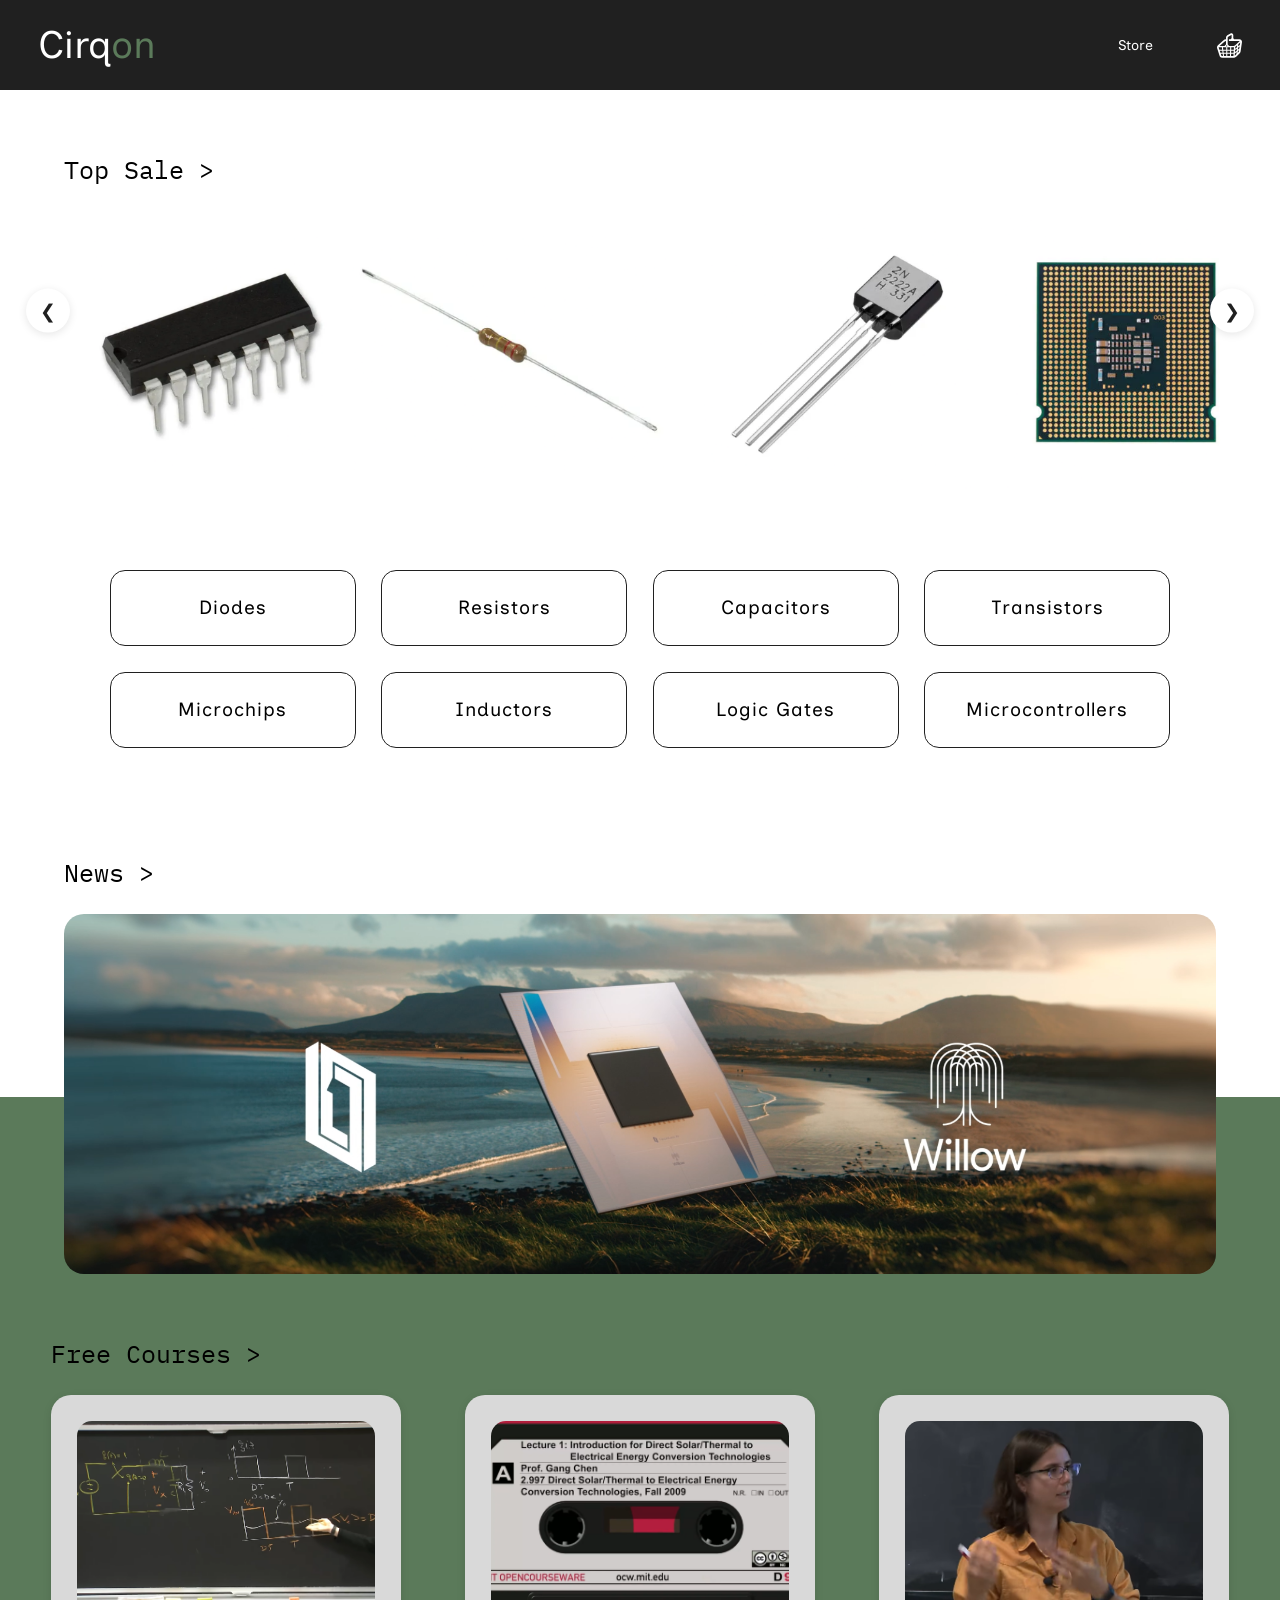
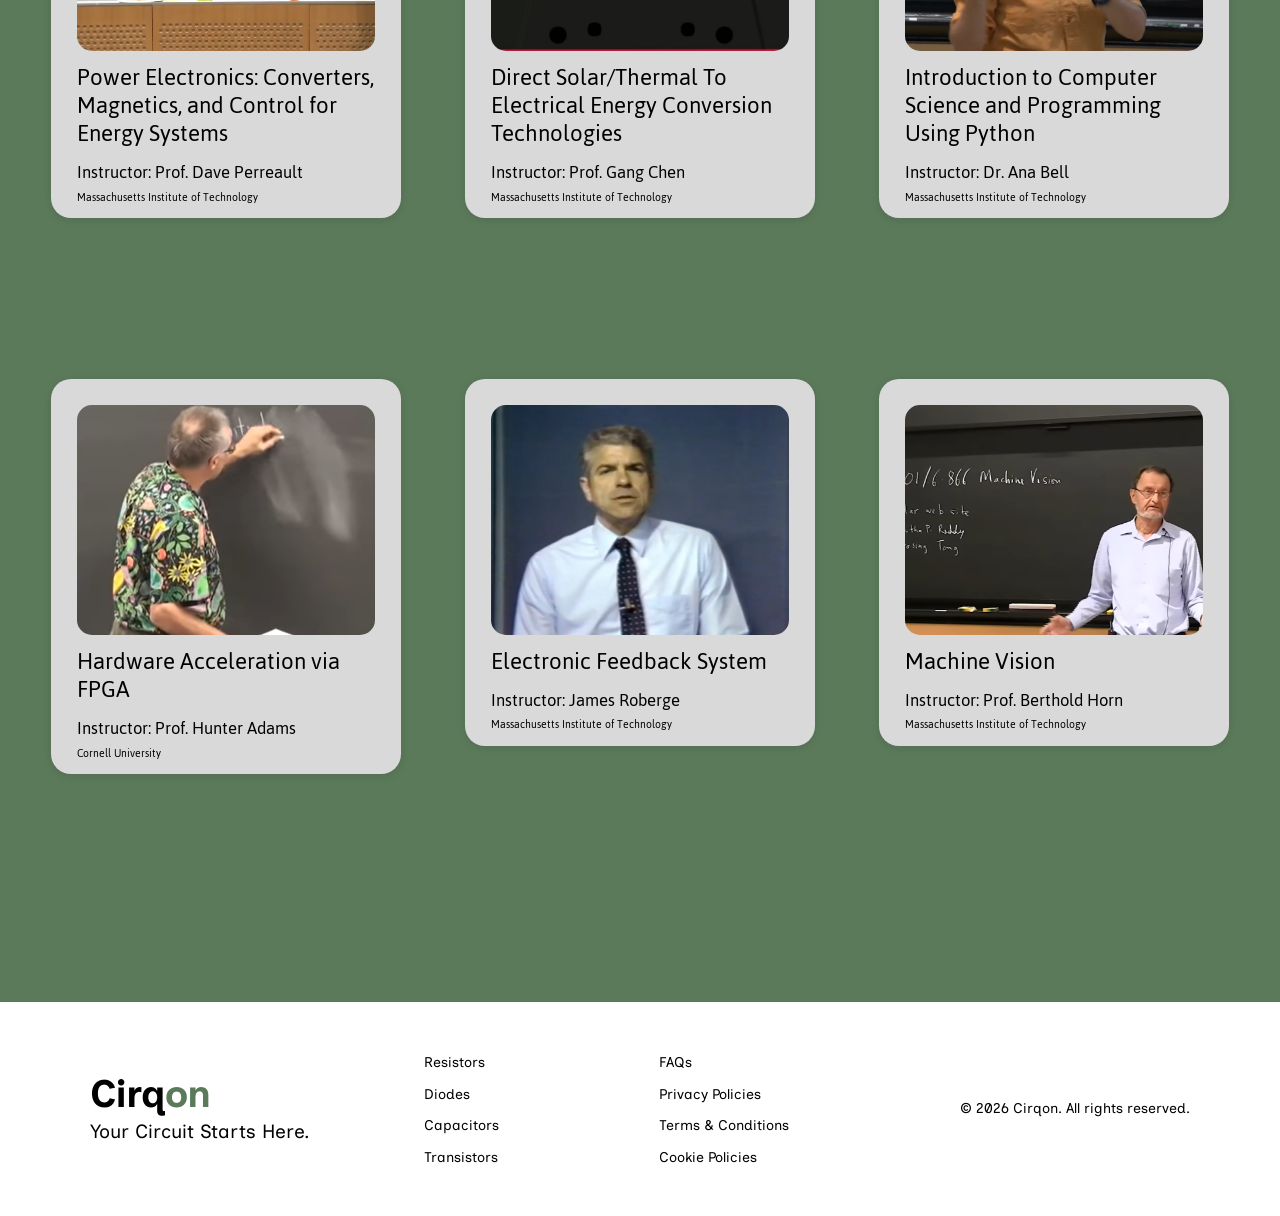
==== commit 39ec50e6: "dashboards link for courses" ====
--- a/pages/dashboard-page.html
+++ b/pages/dashboard-page.html
@@ -26,98 +26,102 @@
     <div id="cirqon-header-placeholder"></div>
     <div id="cirqon-cart-placeholder"></div>
 
-    <div class="topsale">
-        <p>Top Sale ></p>
+    <main class="dashboard-page">
+         <div class="topsale">
+            <p>Top Sale ></p>
 
-        <div class="slider">
-            <button class="arrow left" onclick="scrollProducts(-1)">&#10094;</button>
+            <div class="slider">
+                <button class="arrow left" onclick="scrollProducts(-1)">&#10094;</button>
 
-            <div class="display" id="productDisplay">
-                <img src="../img/design/top-sale.png" alt="Product 1">
-            </div>
+                <div class="display" id="productDisplay">
+                    <img src="../img/design/top-sale.png" alt="Product 1">
+                </div>
 
-            <button class="arrow right" onclick="scrollProducts(1)">&#10095;</button>
-        </div>
-    </div>
-
-    <div class="components">
-        <div class="buttons">
-            <button onclick="window.location.href='shop-page.html?category=diodes'">Diodes</button>
-            <button onclick="window.location.href='shop-page.html?category=resistors'">Resistors</button>
-            <button onclick="window.location.href='shop-page.html?category=capacitors'">Capacitors</button>
-            <button onclick="window.location.href='shop-page.html?category=transistors'">Transistors</button>
-            <button onclick="window.location.href='shop-page.html?category=microchips'">Microchips</button>
-            <button onclick="window.location.href='shop-page.html?category=inductors'">Inductors</button>
-            <button onclick="window.location.href='shop-page.html?category=logic-gates'">Logic Gates</button>
-            <button onclick="window.location.href='shop-page.html?category=microcontrollers'">Microcontrollers</button>
-        </div>
-    </div>
-
-    <div class="news-section">
-        <div class="news">
-            <p>News ></p>
-
-            <div class="news-images">
-                <a href="https://www.google.com" target="_blank"><img src="../img/design/news (1).png" alt="News-1"></a>
-                <a href="https://www.google.com" target="_blank"><img src="../img/design/news (2).png" alt="News-2"></a>
-                <a href="https://www.google.com" target="_blank"><img src="../img/design/news (3).png" alt="News-3"></a>
-                <a href="https://www.google.com" target="_blank"><img src="../img/design/news (4).png" alt="News-4"></a>
+                <button class="arrow right" onclick="scrollProducts(1)">&#10095;</button>
             </div>
         </div>
-    </div>
+
+        <div class="components">
+            <div class="buttons">
+                <button onclick="window.location.href='shop-page.html?category=diodes'">Diodes</button>
+                <button onclick="window.location.href='shop-page.html?category=resistors'">Resistors</button>
+                <button onclick="window.location.href='shop-page.html?category=capacitors'">Capacitors</button>
+                <button onclick="window.location.href='shop-page.html?category=transistors'">Transistors</button>
+                <button onclick="window.location.href='shop-page.html?category=microchips'">Microchips</button>
+                <button onclick="window.location.href='shop-page.html?category=inductors'">Inductors</button>
+                <button onclick="window.location.href='shop-page.html?category=logic-gates'">Logic Gates</button>
+                <button onclick="window.location.href='shop-page.html?category=microcontrollers'">Microcontrollers</button>
+            </div>
+        </div>
+
+        <div class="news-section">
+            <div class="news">
+                <p>News ></p>
+
+                <div class="news-images">
+                    <a href="https://www.google.com" target="_blank"><img src="../img/design/news (1).png" alt="News-1"></a>
+                    <a href="https://www.google.com" target="_blank"><img src="../img/design/news (2).png" alt="News-2"></a>
+                    <a href="https://www.google.com" target="_blank"><img src="../img/design/news (3).png" alt="News-3"></a>
+                    <a href="https://www.google.com" target="_blank"><img src="../img/design/news (4).png" alt="News-4"></a>
+                </div>
+            </div>
+        </div>
 
 
-    <div class="lessons">
-        <p>Free Courses <span>></span></p>
+        <div class="lessons">
+            <p>Free Courses <span>></span></p>
 
-        <!--I HATE CARDS-->
+            <!--I HATE CARDS-->
 
-        <div class="course-grid">
-            <div onclick="window.location.href='https://www.google.com'" class="card" id="course1">
-                <img src="../img/design/course (1).png" alt="Course 1">
-                <h3>Power Electronics: Converters, Magnetics, and Control for Energy Systems</h3>
-                <p class="paragraph">This course covers modeling, analysis, design, control, and application of circuits for energy conversion and control.</p>
-                <p class="teacher">Instructor: Prof. Dave Perreault</p>
-                <p class="school">Massachusetts Institute of Technology</p>
-            </div>
-            <div class="card" id="course2">
-                <img src="../img/design/course (2).png" alt="Course 2">
-                <h3>Direct Solar/Thermal To Electrical Energy Conversion Technologies</h3>
-                <p class="paragraph">This course introduces principles and technologies for converting heat into electricity via solid-state devices.</p>
-                <p class="teacher">Instructor: Prof. Gang Chen</p>
-                <p class="school">Massachusetts Institute of Technology</p>
-            </div>
-            <div class="card" id="course3">
-                <img src="../img/design/course (3).png" alt="Course 3">
-                <h3>Introduction to Computer Science and Programming Using Python</h3>
-                <p class="paragraph">This subject is aimed at students with little to no programming experience. It aims to provide students with an understanding of the role computation can play in solving problems.</p>
-                <p class="teacher">Instructor: Dr. Ana Bell</p>
-                <p class="school">Massachusetts Institute of Technology</p>
-            </div>
-            <div class="card" id="course4">
-                <img src="../img/design/course (4).png" alt="Course 4">
-                <h3>Hardware Acceleration via FPGA</h3>
-                <p class="paragraph">This course deals with hardware accelerators and system-on-chip designs using FPGAs.</p>
-                <p class="teacher">Instructor: Prof. Hunter Adams</p>
-                <p class="school">Cornell University</p>
-            </div>
-            <div class="card" id="course5">
-                <img src="../img/design/course (5).png" alt="Course 5">
-                <h3>Electronic Feedback System</h3>
-                <p class="paragraph">Feedback control is an important technique that is used in many modern electronic and electromechanical systems. The successful inclusion of this technique improves performance, reliability, and cost effectiveness of many designs.</p>
-                <p class="teacher">Instructor: James Roberge</p>
-                <p class="school">Massachusetts Institute of Technology</p>
-            </div>
-            <div class="card" id="course6">
-                <img src="../img/design/course (6).png" alt="Course 6">
-                <h3>Machine Vision</h3>
-                <p class="paragraph">This course is an introduction to the process of generating a symbolic description of the environment from an image. It covers the physics of image formation, image analysis, binary image processing, and filtering.</p>
-                <p class="teacher">Instructor: Prof. Berthold Horn</p>
-                <p class="school">Massachusetts Institute of Technology</p>
-            </div>
-        </div>      
-    </div>
+            <div class="course-grid">
+                <div onclick="window.location.href='https://ocw.mit.edu/courses/6-622-power-electronics-spring-2023/'" class="card" id="course1">
+                    <img src="../img/design/course (1).png" alt="Course 1">
+                    <h3>Power Electronics: Converters, Magnetics, and Control for Energy Systems</h3>
+                    <p class="paragraph">This course covers modeling, analysis, design, control, and application of circuits for energy conversion and control.</p>
+                    <p class="teacher">Instructor: Prof. Dave Perreault</p>
+                    <p class="school">Massachusetts Institute of Technology</p>
+                </div>
+                <div onclick="window.location.href='https://ocw.mit.edu/courses/2-997-direct-solar-thermal-to-electrical-energy-conversion-technologies-fall-2009/'" class="card" id="course2">
+                    <img src="../img/design/course (2).png" alt="Course 2">
+                    <h3>Direct Solar/Thermal To Electrical Energy Conversion Technologies</h3>
+                    <p class="paragraph">This course introduces principles and technologies for converting heat into electricity via solid-state devices.</p>
+                    <p class="teacher">Instructor: Prof. Gang Chen</p>
+                    <p class="school">Massachusetts Institute of Technology</p>
+                </div>
+                <div onclick="window.location.href='https://ocw.mit.edu/courses/6-100l-introduction-to-cs-and-programming-using-python-fall-2022/'" class="card" id="course3">
+                    <img src="../img/design/course (3).png" alt="Course 3">
+                    <h3>Introduction to Computer Science and Programming Using Python</h3>
+                    <p class="paragraph">This subject is aimed at students with little to no programming experience. It aims to provide students with an understanding of the role computation can play in solving problems.</p>
+                    <p class="teacher">Instructor: Dr. Ana Bell</p>
+                    <p class="school">Massachusetts Institute of Technology</p>
+                </div>
+                <div onclick="window.location.href='https://people.ece.cornell.edu/land/courses/ece5760/'" class="card" id="course4">
+                    <img src="../img/design/course (4).png" alt="Course 4">
+                    <h3>Hardware Acceleration via FPGA</h3>
+                    <p class="paragraph">This course deals with hardware accelerators and system-on-chip designs using FPGAs.</p>
+                    <p class="teacher">Instructor: Prof. Hunter Adams</p>
+                    <p class="school">Cornell University</p>
+                </div>
+                <div onclick="window.location.href='https://ocw.mit.edu/courses/res-6-010-electronic-feedback-systems-spring-2013/'" class="card" id="course5">
+                    <img src="../img/design/course (5).png" alt="Course 5">
+                    <h3>Electronic Feedback System</h3>
+                    <p class="paragraph">Feedback control is an important technique that is used in many modern electronic and electromechanical systems. The successful inclusion of this technique improves performance, reliability, and cost effectiveness of many designs.</p>
+                    <p class="teacher">Instructor: James Roberge</p>
+                    <p class="school">Massachusetts Institute of Technology</p>
+                </div>
+                <div onclick="window.location.href='https://ocw.mit.edu/courses/6-801-machine-vision-fall-2020/'" class="card" id="course6">
+                    <img src="../img/design/course (6).png" alt="Course 6">
+                    <h3>Machine Vision</h3>
+                    <p class="paragraph">This course is an introduction to the process of generating a symbolic description of the environment from an image. It covers the physics of image formation, image analysis, binary image processing, and filtering.</p>
+                    <p class="teacher">Instructor: Prof. Berthold Horn</p>
+                    <p class="school">Massachusetts Institute of Technology</p>
+                </div>
+            </div>      
+        </div>
 
+
+    </main>
+   
     <div id="cirqon-footer-placeholder"></div>  
     
 </body>
--- a/styles/store-page.css
+++ b/styles/store-page.css
@@ -2,6 +2,9 @@
 /* ==========================================
 STORE NAVIGATION
 ========================================== */
+.shop-page {
+    flex: 1;
+}
 
 .store-nav {
     display: flex;
--- a/styles/dashboard-page.css
+++ b/styles/dashboard-page.css
@@ -1,3 +1,7 @@
+.dashboard-page {
+    flex: 1;
+    padding-top: var(--header-height);
+}
 
 /* ========================================
 TOP SALE & COMPONENTS
@@ -7,7 +11,6 @@
 .components {
     width: 100%;
     min-height: 300px;
-    margin-top: var(--spacing-lg);
     padding: var(--spacing-lg) clamp(20px, 4vw, 58px);
     box-sizing: border-box;
 }
--- a/styles/cart-check-order.css
+++ b/styles/cart-check-order.css
@@ -46,8 +46,9 @@
 :is(.cart-page, .checkout-page, .order-page) {
     font-family: var(--font-main);
     width: var(--page-width);
-    margin: auto auto 3%;
+    margin: 0 auto 3%;
     min-width: 0;
+    flex: 1;
 }
 
 
